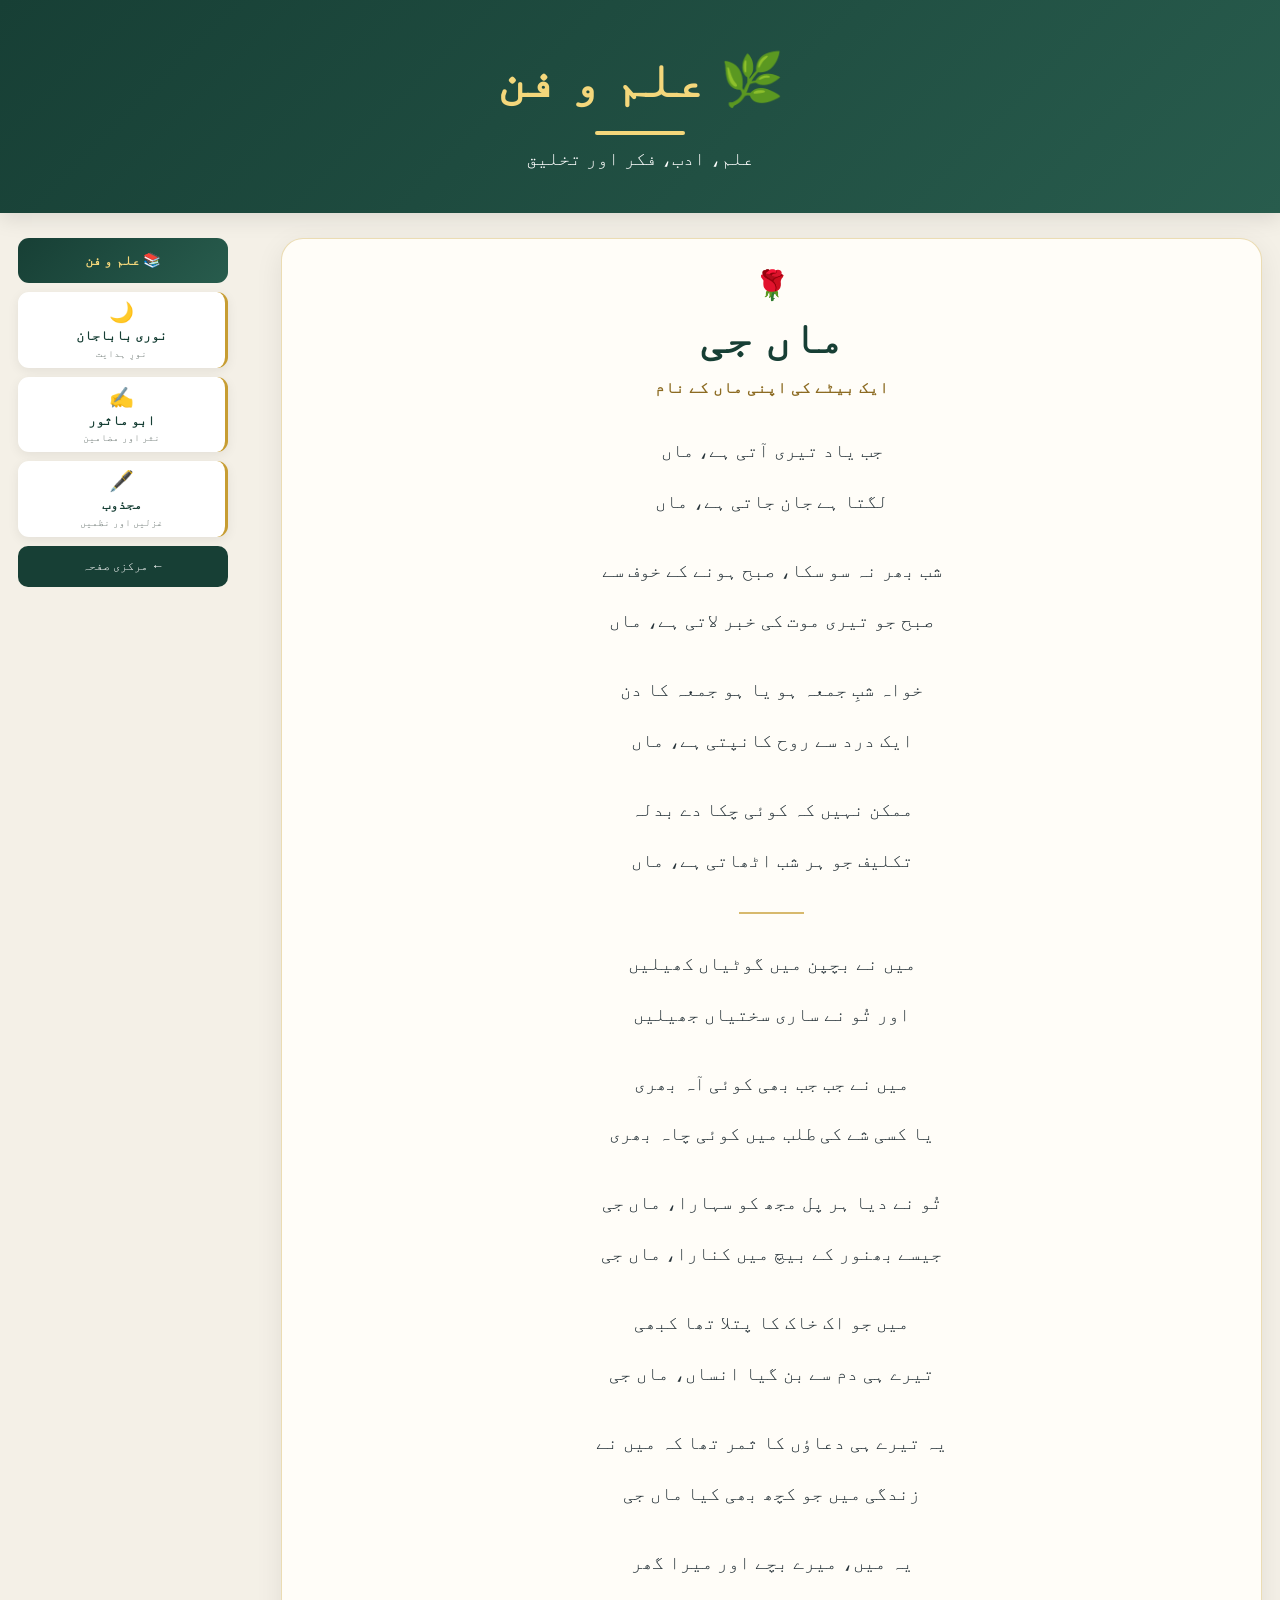
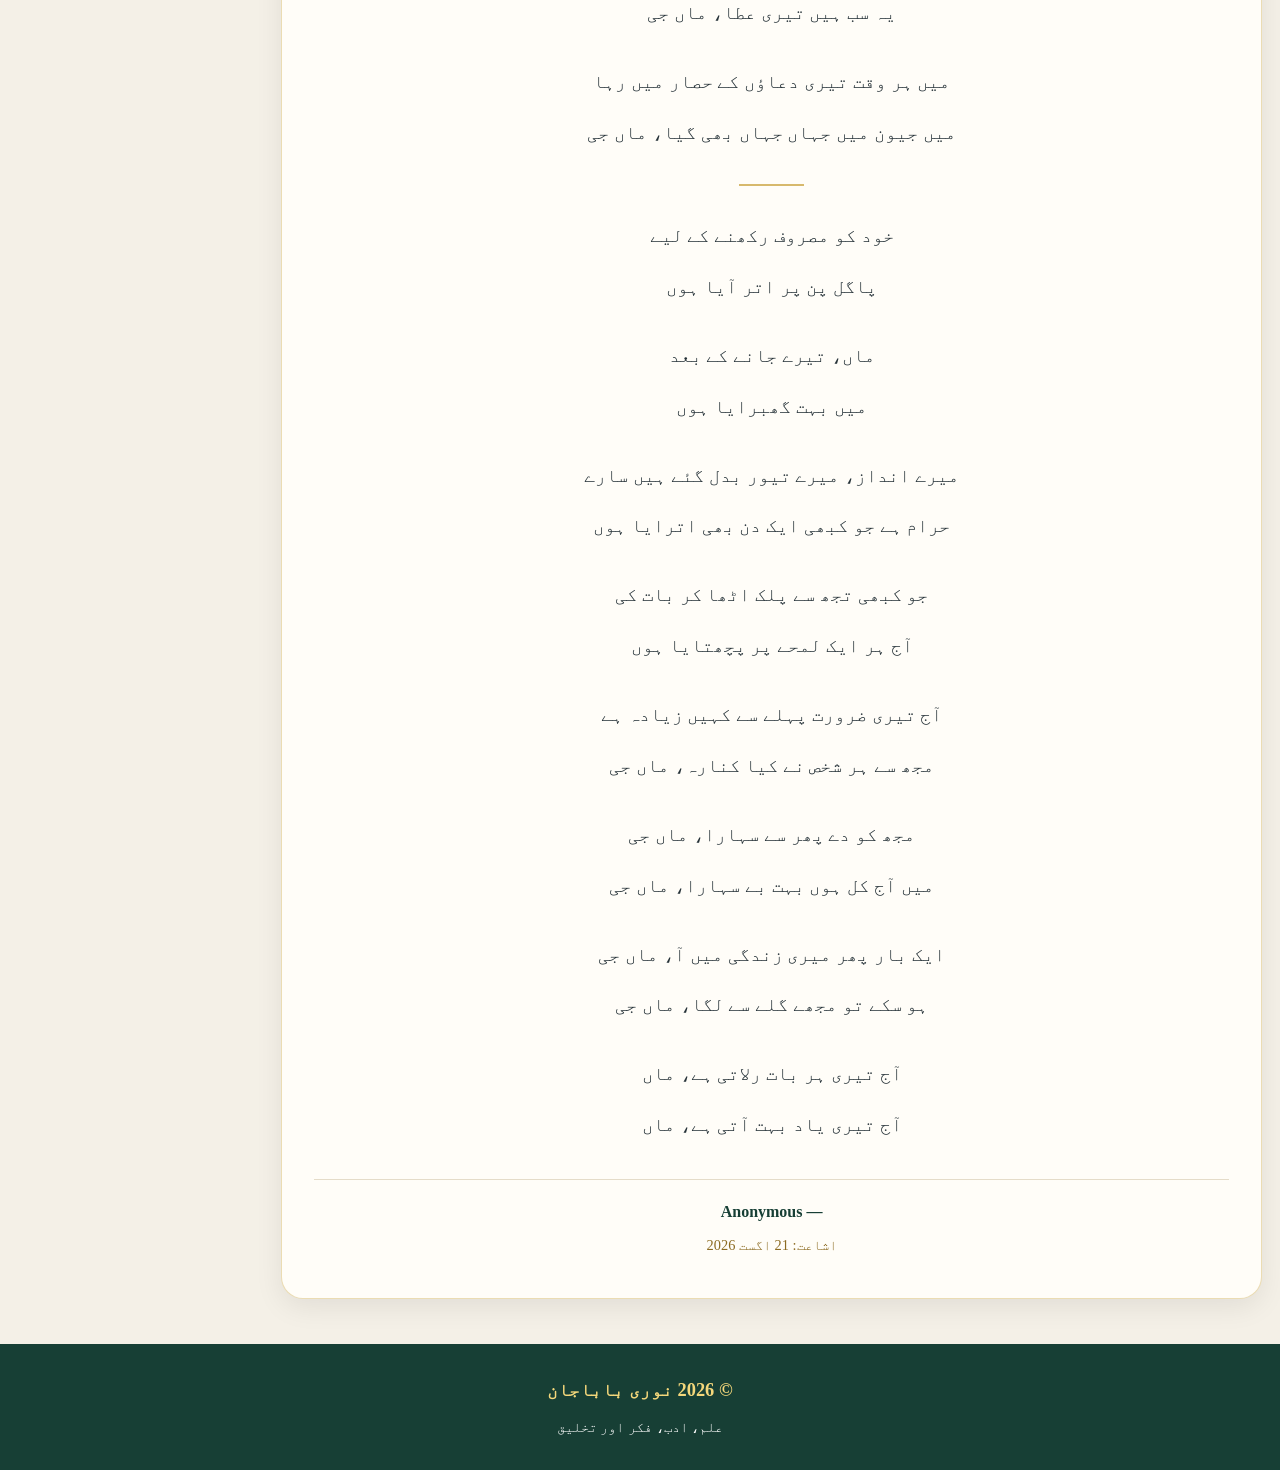
==== ilm-o-fun/index.html @ 45b11f4d "Refactor index.html for layout and accessibility Removed unused skip link styles and updated layout " ====
<!DOCTYPE html>
<html lang="ur" dir="rtl">

<head>

<meta charset="UTF-8">

<meta name="viewport"
      content="width=device-width, initial-scale=1.0">

<title>علم و فن — نوری باباجان</title>

<meta name="description"
      content="علم و فن — علم، ادب، فکر اور تخلیقی اظہار">


<style>

/* =========================
   BASIC
========================= */

* {
    box-sizing: border-box;
}

html {
    scroll-behavior: smooth;
}

body {

    margin: 0;

    background: #f4f0e7;

    color: #263238;

    font-family:
        "Noto Nastaliq Urdu",
        "Jameel Noori Nastaleeq",
        serif;

    line-height: 2;

    text-align: right;
}


/* =========================
   HEADER
========================= */

header {

    background:
        linear-gradient(
            135deg,
            #173f35,
            #285c4d
        );

    color: white;

    padding:
        42px 20px 35px;

    text-align: center;

    box-shadow:
        0 6px 20px
        rgba(0,0,0,.10);
}

header h1 {

    margin: 0;

    color: #f4d77b;

    font-size:
        clamp(2.2rem, 6vw, 3.2rem);

    line-height: 1.5;
}

header p {

    margin:
        5px 0 0;

    font-size:
        clamp(1rem, 2.5vw, 1.2rem);

    color: white;
}

.gold-line {

    width: 90px;

    height: 4px;

    margin:
        12px auto 0;

    background: #f4d77b;

    border-radius: 20px;
}


/* =========================
   MAIN LAYOUT
   RIGHT = 20%
   LEFT  = 80%
========================= */

.main-layout {

    width: 100%;

    max-width: 1400px;

    margin:
        25px auto 45px;

    padding:
        0 18px;

    display: grid;

    grid-template-columns:
        minmax(0, 4fr)
        minmax(150px, 1fr);

    gap: 18px;

    align-items: start;
}


/* =========================
   POEM — LEFT 80%
========================= */

.poem-area {

    width: 100%;

    background: #fffdf8;

    border:
        1px solid
        rgba(199,157,50,.35);

    border-radius: 22px;

    padding:
        28px 32px 38px;

    box-shadow:
        0 8px 28px
        rgba(0,0,0,.08);

    min-width: 0;
}


/* =========================
   POEM HEADER
========================= */

.poem-header {

    text-align: center;

    margin-bottom: 22px;
}

.poem-symbol {

    font-size: 1.8rem;

    line-height: 1.3;
}

.poem-header h2 {

    margin: 0;

    color: #173f35;

    font-size:
        clamp(2rem, 5vw, 2.8rem);

    line-height: 1.5;
}

.poem-header p {

    margin: 0;

    color: #8c6b22;

    font-size: 1rem;

    font-weight: bold;
}


/* =========================
   POEM
========================= */

.poem {

    max-width: 850px;

    margin: auto;

    text-align: center;

    font-size:
        clamp(1rem, 2vw, 1.2rem);

    line-height: 2.65;
}

.poem p {

    margin:
        0 0 18px;
}


/* =========================
   SEPARATOR
========================= */

.separator {

    width: 65px;

    height: 2px;

    margin:
        25px auto;

    background: #c79d32;

    opacity: .7;
}


/* =========================
   CREDIT
========================= */

.poem-credit {

    margin-top: 28px;

    padding-top: 16px;

    border-top:
        1px solid #e5dcc9;

    text-align: center;
}

.poem-credit strong {

    color: #173f35;

    font-size: 1rem;
}

.poem-date {

    color: #8c6b22;

    font-size: .9rem;

    margin-top: 3px;
}


/* =========================
   RIGHT SIDEBAR — 20%
========================= */

.tabs {

    width: 100%;

    max-width: 210px;

    display: flex;

    flex-direction: column;

    gap: 9px;

    position: sticky;

    top: 15px;

    justify-self: end;
}


/* =========================
   SIDEBAR TITLE
========================= */

.tabs-title {

    background:
        linear-gradient(
            135deg,
            #173f35,
            #285c4d
        );

    color: #f4d77b;

    padding:
        8px 5px;

    border-radius: 11px;

    text-align: center;

    font-size: .9rem;

    font-weight: bold;
}


/* =========================
   TABS
========================= */

.tab {

    display: block;

    width: 100%;

    min-height: 70px;

    background: #ffffff;

    color: #263238;

    text-decoration: none;

    padding:
        7px 6px;

    border-radius: 11px;

    border-right:
        3px solid #c79d32;

    box-shadow:
        0 3px 12px
        rgba(0,0,0,.07);

    text-align: center;

    transition:
        .2s ease;
}

.tab:hover {

    transform:
        translateX(-3px);

    box-shadow:
        0 6px 16px
        rgba(0,0,0,.11);
}


/* ICON */

.tab-icon {

    display: block;

    font-size: 1.25rem;

    line-height: 1.3;
}


/* TITLE */

.tab-title {

    display: block;

    color: #173f35;

    font-size: .9rem;

    font-weight: bold;

    line-height: 1.5;
}


/* DESCRIPTION */

.tab-description {

    display: block;

    color: #66716d;

    font-size: .6rem;

    line-height: 1.45;
}


/* =========================
   BACK BUTTON
========================= */

.back {

    display: block;

    width: 100%;

    padding:
        8px 5px;

    background: #173f35;

    color: white;

    text-decoration: none;

    border-radius: 10px;

    text-align: center;

    font-size: .78rem;
}


/* =========================
   FOOTER
========================= */

footer {

    background: #173f35;

    color: white;

    text-align: center;

    padding:
        28px 20px;

    margin-top: 20px;
}

.footer-brand {

    color: #f4d77b;

    font-size: 1.15rem;

    font-weight: bold;
}

footer p {

    margin:
        4px 0 0;

    font-size: .9rem;
}


/* =========================
   TABLET
========================= */

@media (max-width: 900px) {

    .main-layout {

        grid-template-columns:
            minmax(0, 3.5fr)
            minmax(130px, 1fr);

        gap: 12px;

        padding:
            0 12px;
    }

    .tabs {

        max-width: 165px;
    }

    .tab {

        min-height: 65px;

        padding:
            6px 4px;
    }

    .tab-icon {

        font-size: 1.1rem;
    }

    .tab-title {

        font-size: .8rem;
    }

    .tab-description {

        font-size: .52rem;
    }
}


/* =========================
   MOBILE
========================= */

@media (max-width: 700px) {

    .main-layout {

        display: flex;

        flex-direction: column;

        padding:
            0 12px;

        margin-top: 18px;
    }


    /* tabs پہلے */

    .tabs {

        position: static;

        order: 1;

        width: 100%;

        max-width: none;

        display: grid;

        grid-template-columns:
            repeat(3, 1fr);

        gap: 8px;
    }


    .tabs-title {

        grid-column:
            1 / -1;
    }


    .tab {

        min-height: 68px;

        border-right: none;

        border-top:
            3px solid #c79d32;

        padding:
            7px 4px;
    }


    .tab-description {

        display: none;
    }


    /* نظم بعد میں */

    .poem-area {

        order: 2;

        width: 100%;

        padding:
            24px 14px 30px;

        border-radius: 18px;
    }


    .poem {

        font-size: .98rem;

        line-height: 2.4;
    }


    .poem p {

        margin-bottom: 14px;
    }
}


/* =========================
   SMALL MOBILE
========================= */

@media (max-width: 430px) {

    .tabs {

        grid-template-columns:
            1fr;
    }

    .tab {

        min-height: auto;

        padding:
            10px;
    }

    .tab-description {

        display: block;

        font-size: .65rem;
    }

    .poem-area {

        padding:
            22px 11px 28px;
    }

    .poem {

        font-size: .95rem;

        line-height: 2.3;
    }
}

</style>

</head>


<body>


<!-- =========================
     HEADER
========================= -->

<header>

    <h1>
        🌿 علم و فن
    </h1>

    <div class="gold-line"></div>

    <p>
        علم، ادب، فکر اور تخلیق
    </p>

</header>



<!-- =========================
     MAIN
========================= -->

<main class="main-layout">


    <!-- =====================
         LEFT — 80%
    ====================== -->

    <article class="poem-area">


        <div class="poem-header">

            <div class="poem-symbol">
                🌹
            </div>

            <h2>
                ماں جی
            </h2>

            <p>
                ایک بیٹے کی اپنی ماں کے نام
            </p>

        </div>



        <div class="poem">


            <p>
                جب یاد تیری آتی ہے، ماں<br>
                لگتا ہے جان جاتی ہے، ماں
            </p>


            <p>
                شب بھر نہ سو سکا، صبح ہونے کے خوف سے<br>
                صبح جو تیری موت کی خبر لاتی ہے، ماں
            </p>


            <p>
                خواہ شبِ جمعہ ہو یا ہو جمعہ کا دن<br>
                ایک درد سے روح کانپتی ہے، ماں
            </p>


            <p>
                ممکن نہیں کہ کوئی چکا دے بدلہ<br>
                تکلیف جو ہر شب اٹھاتی ہے، ماں
            </p>


            <div class="separator"></div>


            <p>
                میں نے بچپن میں گوٹیاں کھیلیں<br>
                اور تُو نے ساری سختیاں جھیلیں
            </p>


            <p>
                میں نے جب جب بھی کوئی آہ بھری<br>
                یا کسی شے کی طلب میں کوئی چاہ بھری
            </p>


            <p>
                تُو نے دیا ہر پل مجھ کو سہارا، ماں جی<br>
                جیسے بھنور کے بیچ میں کنارا، ماں جی
            </p>


            <p>
                میں جو اک خاک کا پتلا تھا کبھی<br>
                تیرے ہی دم سے بن گیا انساں، ماں جی
            </p>


            <p>
        
                 یہ تیرے ہی دعاؤں کا ثمر تھا کہ میں نے<br>
                 زندگی میں جو کچھ بھی کیا ماں جی
            </p>


            <p>
                یہ میں، میرے بچے اور میرا گھر<br>
                یہ سب ہیں تیری عطا، ماں جی
            </p>


            <p>
                میں ہر وقت تیری دعاؤں کے حصار میں رہا<br>
                میں جیون میں جہاں جہاں بھی گیا، ماں جی
            </p>


            <div class="separator"></div>


            <p>
                خود کو مصروف رکھنے کے لیے<br>
                پاگل پن پر اتر آیا ہوں
            </p>


            <p>
                ماں، تیرے جانے کے بعد<br>
                میں بہت گھبرایا ہوں
            </p>


            <p>
                میرے انداز، میرے تیور بدل گئے ہیں سارے<br>
                حرام ہے جو کبھی ایک دن بھی اترایا ہوں
            </p>


            <p>
                جو کبھی تجھ سے پلک اٹھا کر بات کی<br>
                آج ہر ایک لمحے پر پچھتایا ہوں
            </p>


            <p>
                آج تیری ضرورت پہلے سے کہیں زیادہ ہے<br>
                مجھ سے ہر شخص نے کیا کنارہ، ماں جی
            </p>


            <p>
                مجھ کو دے پھر سے سہارا، ماں جی<br>
                میں آج کل ہوں بہت بے سہارا، ماں جی
            </p>


            <p>
                ایک بار پھر میری زندگی میں آ، ماں جی<br>
                ہو سکے تو مجھے گلے سے لگا، ماں جی
            </p>


            <p>
                آج تیری ہر بات رلاتی ہے، ماں<br>
                آج تیری یاد بہت آتی ہے، ماں
            </p>


        </div>



        <div class="poem-credit">

            <strong>
                — Anonymous
            </strong>

            <div class="poem-date">
                اشاعت: 21 اگست 2026
            </div>

        </div>


    </article>



    <!-- =====================
         RIGHT — 20%
    ====================== -->

    <aside class="tabs">


        <div class="tabs-title">
            📚 علم و فن
        </div>



        <a
            href="noor-hidayat/"
            class="tab"
        >

            <span class="tab-icon">
                🌙
            </span>

            <span class="tab-title">
                نوری باباجان
            </span>

            <span class="tab-description">
                نورِ ہدایت
            </span>

        </a>



        <a
            href="abu-masoor/"
            class="tab"
        >

            <span class="tab-icon">
                ✍️
            </span>

            <span class="tab-title">
                ابو ماثور
            </span>

            <span class="tab-description">
                نثر اور مضامین
            </span>

        </a>



        <a
            href="majzoob/"
            class="tab"
        >

            <span class="tab-icon">
                🖋️
            </span>

            <span class="tab-title">
                مجذوب
            </span>

            <span class="tab-description">
                غزلیں اور نظمیں
            </span>

        </a>



        <a
            href="../"
            class="back"
        >
            ← مرکزی صفحہ
        </a>


    </aside>


</main>



<!-- =========================
     FOOTER
========================= -->

<footer>

    <div class="footer-brand">
        © 2026 نوری باباجان
    </div>

    <p>
        علم، ادب، فکر اور تخلیق
    </p>

</footer>


</body>

      </html>
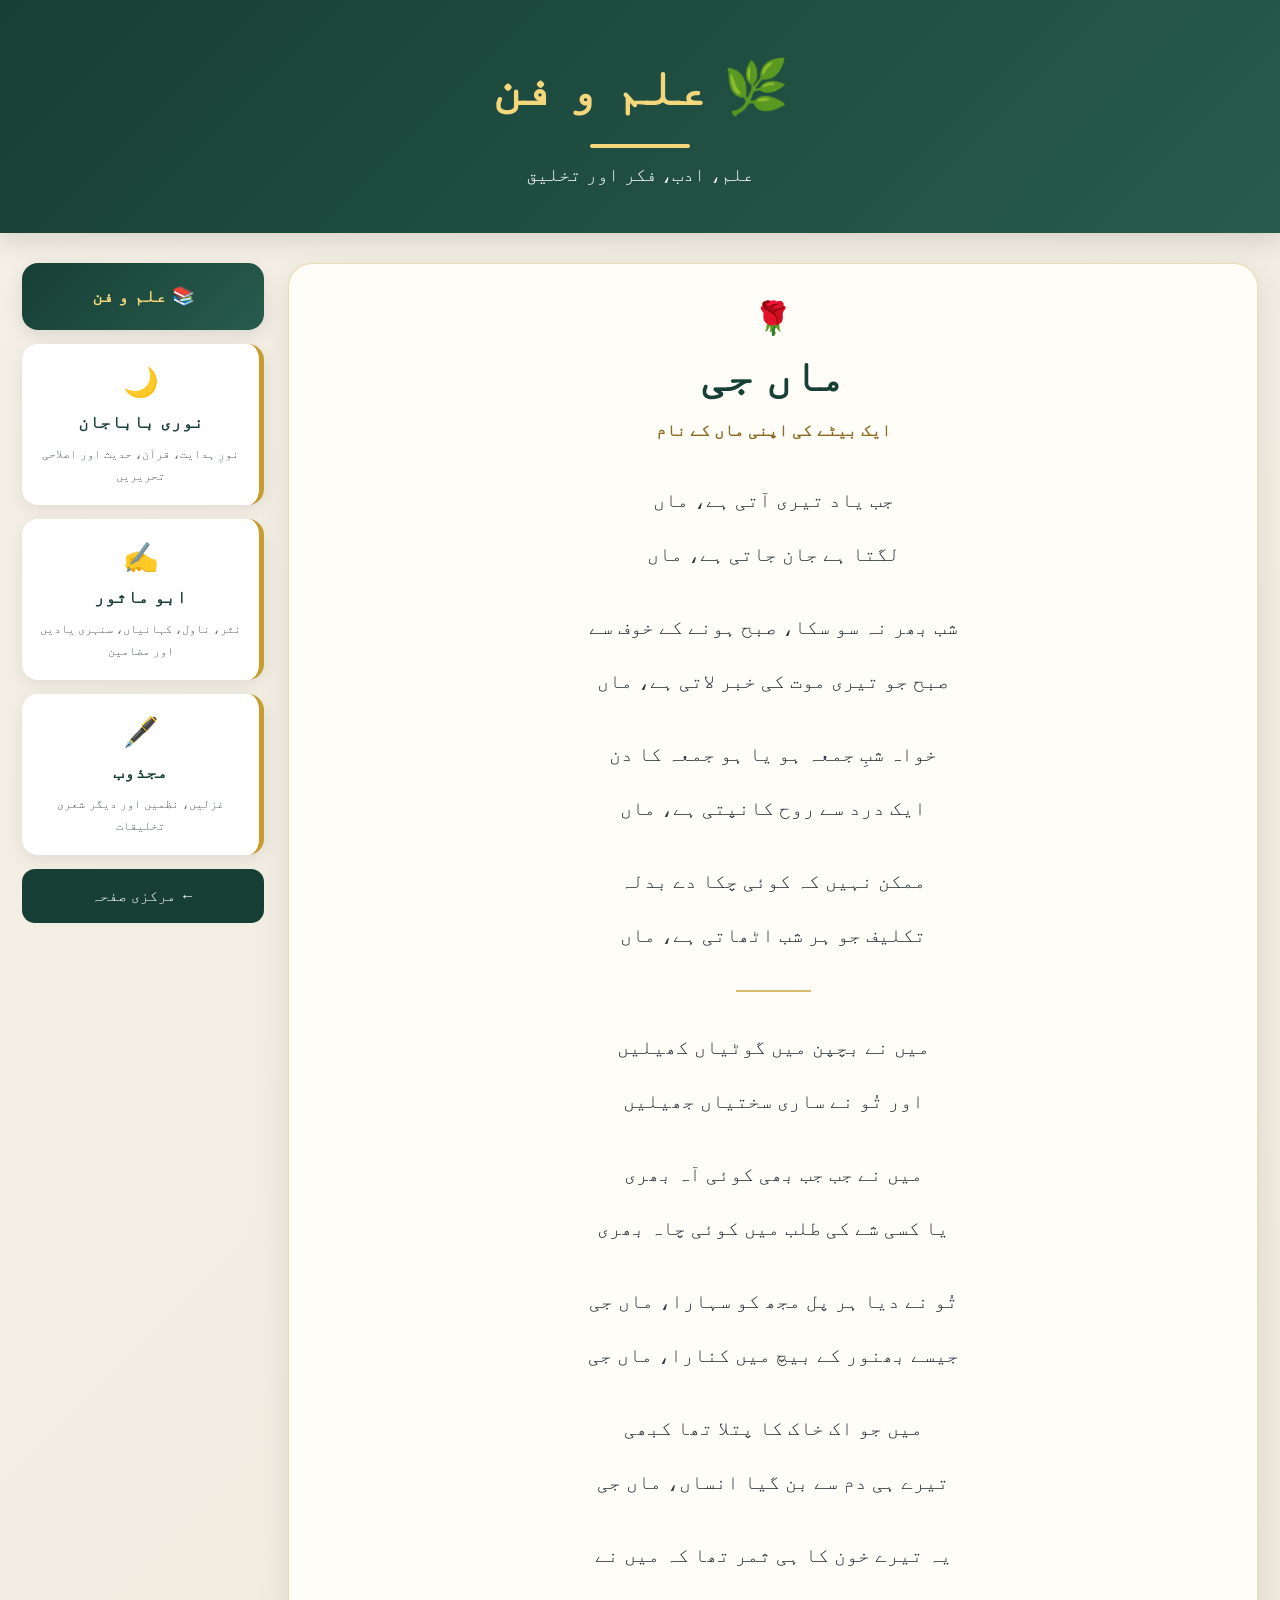
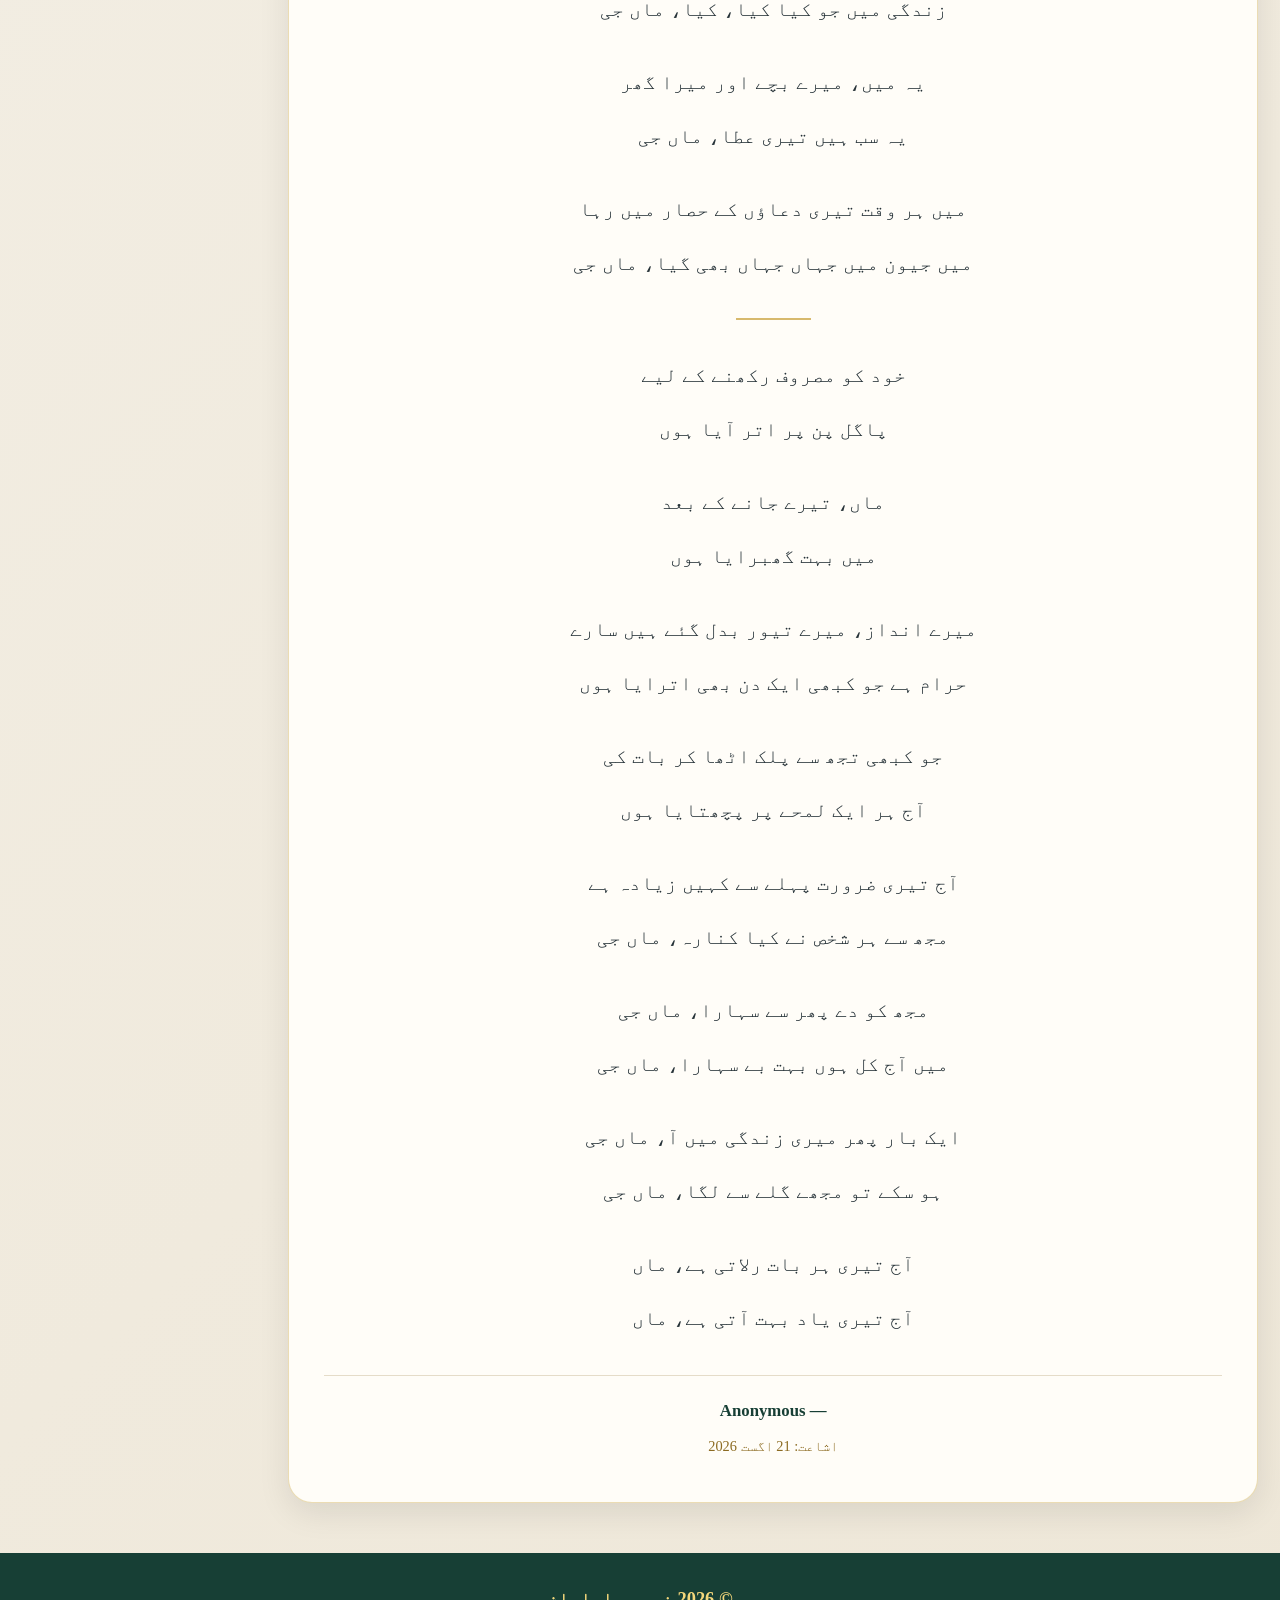
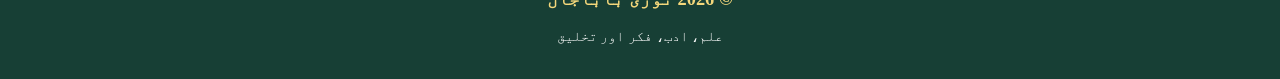
==== commit ad0348bf: "Refactor HTML structure and styles in index.html" ====
--- a/ilm-o-fun/index.html
+++ b/ilm-o-fun/index.html
@@ -3,680 +3,637 @@
 
 <head>
 
-<meta charset="UTF-8">
-
-<meta name="viewport"
-      content="width=device-width, initial-scale=1.0">
-
-<title>علم و فن — نوری باباجان</title>
-
-<meta name="description"
-      content="علم و فن — علم، ادب، فکر اور تخلیقی اظہار">
-
-
-<style>
-
-/* =========================
-   BASIC
-========================= */
-
-* {
-    box-sizing: border-box;
-}
-
-html {
-    scroll-behavior: smooth;
-}
-
-body {
-
-    margin: 0;
-
-    background: #f4f0e7;
-
-    color: #263238;
-
-    font-family:
-        "Noto Nastaliq Urdu",
-        "Jameel Noori Nastaleeq",
-        serif;
-
-    line-height: 2;
-
-    text-align: right;
-}
-
-
-/* =========================
-   HEADER
-========================= */
-
-header {
-
-    background:
-        linear-gradient(
-            135deg,
-            #173f35,
-            #285c4d
-        );
-
-    color: white;
-
-    padding:
-        42px 20px 35px;
-
-    text-align: center;
-
-    box-shadow:
-        0 6px 20px
-        rgba(0,0,0,.10);
-}
-
-header h1 {
-
-    margin: 0;
-
-    color: #f4d77b;
-
-    font-size:
-        clamp(2.2rem, 6vw, 3.2rem);
-
-    line-height: 1.5;
-}
-
-header p {
-
-    margin:
-        5px 0 0;
-
-    font-size:
-        clamp(1rem, 2.5vw, 1.2rem);
-
-    color: white;
-}
-
-.gold-line {
-
-    width: 90px;
-
-    height: 4px;
-
-    margin:
-        12px auto 0;
-
-    background: #f4d77b;
-
-    border-radius: 20px;
-}
-
-
-/* =========================
-   MAIN LAYOUT
-   RIGHT = 20%
-   LEFT  = 80%
-========================= */
-
-.main-layout {
-
-    width: 100%;
-
-    max-width: 1400px;
-
-    margin:
-        25px auto 45px;
-
-    padding:
-        0 18px;
-
-    display: grid;
-
-    grid-template-columns:
-        minmax(0, 4fr)
-        minmax(150px, 1fr);
-
-    gap: 18px;
-
-    align-items: start;
-}
-
-
-/* =========================
-   POEM — LEFT 80%
-========================= */
-
-.poem-area {
-
-    width: 100%;
-
-    background: #fffdf8;
-
-    border:
-        1px solid
-        rgba(199,157,50,.35);
-
-    border-radius: 22px;
-
-    padding:
-        28px 32px 38px;
-
-    box-shadow:
-        0 8px 28px
-        rgba(0,0,0,.08);
-
-    min-width: 0;
-}
-
-
-/* =========================
-   POEM HEADER
-========================= */
-
-.poem-header {
-
-    text-align: center;
-
-    margin-bottom: 22px;
-}
-
-.poem-symbol {
-
-    font-size: 1.8rem;
-
-    line-height: 1.3;
-}
-
-.poem-header h2 {
-
-    margin: 0;
-
-    color: #173f35;
-
-    font-size:
-        clamp(2rem, 5vw, 2.8rem);
-
-    line-height: 1.5;
-}
-
-.poem-header p {
-
-    margin: 0;
-
-    color: #8c6b22;
-
-    font-size: 1rem;
-
-    font-weight: bold;
-}
-
-
-/* =========================
-   POEM
-========================= */
-
-.poem {
-
-    max-width: 850px;
-
-    margin: auto;
-
-    text-align: center;
-
-    font-size:
-        clamp(1rem, 2vw, 1.2rem);
-
-    line-height: 2.65;
-}
-
-.poem p {
-
-    margin:
-        0 0 18px;
-}
-
-
-/* =========================
-   SEPARATOR
-========================= */
-
-.separator {
-
-    width: 65px;
-
-    height: 2px;
-
-    margin:
-        25px auto;
-
-    background: #c79d32;
-
-    opacity: .7;
-}
-
-
-/* =========================
-   CREDIT
-========================= */
-
-.poem-credit {
-
-    margin-top: 28px;
-
-    padding-top: 16px;
-
-    border-top:
-        1px solid #e5dcc9;
-
-    text-align: center;
-}
-
-.poem-credit strong {
-
-    color: #173f35;
-
-    font-size: 1rem;
-}
-
-.poem-date {
-
-    color: #8c6b22;
-
-    font-size: .9rem;
-
-    margin-top: 3px;
-}
-
-
-/* =========================
-   RIGHT SIDEBAR — 20%
-========================= */
-
-.tabs {
-
-    width: 100%;
-
-    max-width: 210px;
-
-    display: flex;
-
-    flex-direction: column;
-
-    gap: 9px;
-
-    position: sticky;
-
-    top: 15px;
-
-    justify-self: end;
-}
-
-
-/* =========================
-   SIDEBAR TITLE
-========================= */
-
-.tabs-title {
-
-    background:
-        linear-gradient(
-            135deg,
-            #173f35,
-            #285c4d
-        );
-
-    color: #f4d77b;
-
-    padding:
-        8px 5px;
-
-    border-radius: 11px;
-
-    text-align: center;
-
-    font-size: .9rem;
-
-    font-weight: bold;
-}
-
-
-/* =========================
-   TABS
-========================= */
-
-.tab {
-
-    display: block;
-
-    width: 100%;
-
-    min-height: 70px;
-
-    background: #ffffff;
-
-    color: #263238;
-
-    text-decoration: none;
-
-    padding:
-        7px 6px;
-
-    border-radius: 11px;
-
-    border-right:
-        3px solid #c79d32;
-
-    box-shadow:
-        0 3px 12px
-        rgba(0,0,0,.07);
-
-    text-align: center;
-
-    transition:
-        .2s ease;
-}
-
-.tab:hover {
-
-    transform:
-        translateX(-3px);
-
-    box-shadow:
-        0 6px 16px
-        rgba(0,0,0,.11);
-}
-
-
-/* ICON */
-
-.tab-icon {
-
-    display: block;
-
-    font-size: 1.25rem;
-
-    line-height: 1.3;
-}
-
-
-/* TITLE */
-
-.tab-title {
-
-    display: block;
-
-    color: #173f35;
-
-    font-size: .9rem;
-
-    font-weight: bold;
-
-    line-height: 1.5;
-}
-
-
-/* DESCRIPTION */
-
-.tab-description {
-
-    display: block;
-
-    color: #66716d;
-
-    font-size: .6rem;
-
-    line-height: 1.45;
-}
-
-
-/* =========================
-   BACK BUTTON
-========================= */
-
-.back {
-
-    display: block;
-
-    width: 100%;
-
-    padding:
-        8px 5px;
-
-    background: #173f35;
-
-    color: white;
-
-    text-decoration: none;
-
-    border-radius: 10px;
-
-    text-align: center;
-
-    font-size: .78rem;
-}
-
-
-/* =========================
-   FOOTER
-========================= */
-
-footer {
-
-    background: #173f35;
-
-    color: white;
-
-    text-align: center;
-
-    padding:
-        28px 20px;
-
-    margin-top: 20px;
-}
-
-.footer-brand {
-
-    color: #f4d77b;
-
-    font-size: 1.15rem;
-
-    font-weight: bold;
-}
-
-footer p {
-
-    margin:
-        4px 0 0;
-
-    font-size: .9rem;
-}
-
-
-/* =========================
-   TABLET
-========================= */
-
-@media (max-width: 900px) {
-
-    .main-layout {
-
-        grid-template-columns:
-            minmax(0, 3.5fr)
-            minmax(130px, 1fr);
-
-        gap: 12px;
-
-        padding:
-            0 12px;
-    }
-
-    .tabs {
-
-        max-width: 165px;
-    }
-
-    .tab {
-
-        min-height: 65px;
-
-        padding:
-            6px 4px;
-    }
-
-    .tab-icon {
-
-        font-size: 1.1rem;
-    }
-
-    .tab-title {
-
-        font-size: .8rem;
-    }
-
-    .tab-description {
-
-        font-size: .52rem;
-    }
-}
-
-
-/* =========================
-   MOBILE
-========================= */
-
-@media (max-width: 700px) {
-
-    .main-layout {
-
-        display: flex;
-
-        flex-direction: column;
-
-        padding:
-            0 12px;
-
-        margin-top: 18px;
-    }
-
-
-    /* tabs پہلے */
-
-    .tabs {
-
-        position: static;
-
-        order: 1;
-
-        width: 100%;
-
-        max-width: none;
-
-        display: grid;
-
-        grid-template-columns:
-            repeat(3, 1fr);
-
-        gap: 8px;
-    }
-
-
-    .tabs-title {
-
-        grid-column:
-            1 / -1;
-    }
-
-
-    .tab {
-
-        min-height: 68px;
-
-        border-right: none;
-
-        border-top:
-            3px solid #c79d32;
-
-        padding:
-            7px 4px;
-    }
-
-
-    .tab-description {
-
-        display: none;
-    }
-
-
-    /* نظم بعد میں */
-
-    .poem-area {
-
-        order: 2;
-
-        width: 100%;
-
-        padding:
-            24px 14px 30px;
-
-        border-radius: 18px;
-    }
-
-
-    .poem {
-
-        font-size: .98rem;
-
-        line-height: 2.4;
-    }
-
-
-    .poem p {
-
-        margin-bottom: 14px;
-    }
-}
-
-
-/* =========================
-   SMALL MOBILE
-========================= */
-
-@media (max-width: 430px) {
-
-    .tabs {
-
-        grid-template-columns:
-            1fr;
-    }
-
-    .tab {
-
-        min-height: auto;
-
-        padding:
-            10px;
-    }
-
-    .tab-description {
-
-        display: block;
-
-        font-size: .65rem;
-    }
-
-    .poem-area {
-
-        padding:
-            22px 11px 28px;
-    }
-
-    .poem {
-
-        font-size: .95rem;
-
-        line-height: 2.3;
-    }
-}
-
-</style>
+    <meta charset="UTF-8">
+
+    <meta name="viewport"
+          content="width=device-width, initial-scale=1.0">
+
+    <title>علم و فن — نوری باباجان</title>
+
+    <meta name="description"
+          content="علم و فن — علم، ادب، فکر اور تخلیقی اظہار">
+
+    <style>
+
+        * {
+            box-sizing: border-box;
+        }
+
+        html {
+            scroll-behavior: smooth;
+        }
+
+        body {
+
+            margin: 0;
+
+            background:
+                linear-gradient(
+                    135deg,
+                    #f4f0e7,
+                    #eee7d8
+                );
+
+            color: #263238;
+
+            font-family:
+                "Noto Nastaliq Urdu",
+                "Jameel Noori Nastaleeq",
+                serif;
+
+            line-height: 2;
+
+            text-align: right;
+        }
+
+
+        /* =========================
+           HEADER
+        ========================= */
+
+        header {
+
+            background:
+                linear-gradient(
+                    135deg,
+                    #173f35,
+                    #285c4d
+                );
+
+            color: white;
+
+            padding:
+                45px 20px 38px;
+
+            text-align: center;
+
+            box-shadow:
+                0 8px 25px
+                rgba(0,0,0,.12);
+        }
+
+
+        header h1 {
+
+            margin: 0;
+
+            color: #f4d77b;
+
+            font-size:
+                clamp(2.3rem, 7vw, 3.3rem);
+
+            line-height: 1.6;
+        }
+
+
+        header p {
+
+            margin:
+                8px 0 0;
+
+            color: white;
+
+            font-size:
+                clamp(1rem, 3vw, 1.2rem);
+        }
+
+
+        .gold-line {
+
+            width: 100px;
+
+            height: 4px;
+
+            margin:
+                15px auto 0;
+
+            background: #f4d77b;
+
+            border-radius: 20px;
+        }
+
+
+        /* =========================
+           MAIN AREA
+           4/5 CONTENT + 1/5 TABS
+        ========================= */
+
+        .main-layout {
+
+            width: 100%;
+
+            max-width: 1400px;
+
+            margin:
+                30px auto 50px;
+
+            padding:
+                0 22px;
+
+            display: grid;
+
+            grid-template-columns:
+                4fr 1fr;
+
+            gap: 24px;
+
+            align-items: start;
+        }
+
+
+        /* =========================
+           POEM AREA — 4/5
+        ========================= */
+
+        .poem-area {
+
+            background: #fffdf8;
+
+            border:
+                1px solid
+                rgba(199,157,50,.35);
+
+            border-radius: 24px;
+
+            padding:
+                32px 35px 42px;
+
+            box-shadow:
+                0 10px 32px
+                rgba(0,0,0,.09);
+
+            min-width: 0;
+        }
+
+
+        .poem-header {
+
+            text-align: center;
+
+            margin-bottom: 25px;
+        }
+
+
+        .poem-symbol {
+
+            font-size: 2rem;
+
+            line-height: 1.4;
+        }
+
+
+        .poem-header h2 {
+
+            margin:
+                0 0 2px;
+
+            color: #173f35;
+
+            font-size:
+                clamp(2rem, 5vw, 2.8rem);
+
+            line-height: 1.6;
+        }
+
+
+        .poem-header p {
+
+            margin: 0;
+
+            color: #8c6b22;
+
+            font-size: 1.05rem;
+
+            font-weight: bold;
+        }
+
+
+        .poem {
+
+            max-width: 850px;
+
+            margin: auto;
+
+            text-align: center;
+
+            font-size:
+                clamp(1.05rem, 2vw, 1.25rem);
+
+            line-height: 2.7;
+        }
+
+
+        .poem p {
+
+            margin:
+                0 0 19px;
+        }
+
+
+        .separator {
+
+            width: 75px;
+
+            height: 2px;
+
+            background: #c79d32;
+
+            margin:
+                28px auto;
+
+            opacity: .7;
+        }
+
+
+        .poem-credit {
+
+            margin-top: 30px;
+
+            padding-top: 18px;
+
+            border-top:
+                1px solid #e5dcc9;
+
+            text-align: center;
+        }
+
+
+        .poem-credit strong {
+
+            color: #173f35;
+
+            font-size: 1.05rem;
+        }
+
+
+        .poem-date {
+
+            color: #8c6b22;
+
+            font-size: .9rem;
+
+            margin-top: 4px;
+        }
+
+
+        /* =========================
+           RIGHT SIDEBAR — 1/5
+        ========================= */
+
+        .tabs {
+
+            display: flex;
+
+            flex-direction: column;
+
+            gap: 14px;
+
+            min-width: 0;
+
+            position: sticky;
+
+            top: 18px;
+        }
+
+
+        .tabs-title {
+
+            background:
+                linear-gradient(
+                    135deg,
+                    #173f35,
+                    #285c4d
+                );
+
+            color: #f4d77b;
+
+            padding:
+                15px 10px;
+
+            border-radius: 16px;
+
+            text-align: center;
+
+            font-size: 1.15rem;
+
+            font-weight: bold;
+
+            box-shadow:
+                0 6px 18px
+                rgba(0,0,0,.10);
+        }
+
+
+        .tab {
+
+            display: block;
+
+            width: 100%;
+
+            background: white;
+
+            color: #263238;
+
+            text-decoration: none;
+
+            padding:
+                17px 13px;
+
+            border-radius: 16px;
+
+            border-right:
+                5px solid #c79d32;
+
+            box-shadow:
+                0 5px 18px
+                rgba(0,0,0,.08);
+
+            transition:
+                .2s ease;
+
+            text-align: center;
+        }
+
+
+        .tab:hover {
+
+            transform:
+                translateX(-4px);
+
+            box-shadow:
+                0 9px 23px
+                rgba(0,0,0,.13);
+        }
+
+
+        .tab-icon {
+
+            display: block;
+
+            font-size: 1.8rem;
+
+            line-height: 1.5;
+        }
+
+
+        .tab-title {
+
+            display: block;
+
+            color: #173f35;
+
+            font-size: 1.15rem;
+
+            font-weight: bold;
+        }
+
+
+        .tab-description {
+
+            display: block;
+
+            margin-top: 2px;
+
+            font-size: .78rem;
+
+            line-height: 1.8;
+
+            color: #52615d;
+        }
+
+
+        /* =========================
+           BACK
+        ========================= */
+
+        .back {
+
+            display: block;
+
+            width: 100%;
+
+            padding:
+                12px 10px;
+
+            background: #173f35;
+
+            color: white;
+
+            text-decoration: none;
+
+            border-radius: 13px;
+
+            text-align: center;
+
+            font-size: .95rem;
+
+            transition: .2s;
+        }
+
+
+        .back:hover {
+
+            background: #285c4d;
+        }
+
+
+        /* =========================
+           FOOTER
+        ========================= */
+
+        footer {
+
+            background: #173f35;
+
+            color: white;
+
+            text-align: center;
+
+            padding:
+                28px 20px;
+
+            margin-top: 20px;
+        }
+
+
+        .footer-brand {
+
+            color: #f4d77b;
+
+            font-size: 1.15rem;
+
+            font-weight: bold;
+        }
+
+
+        footer p {
+
+            margin:
+                4px 0 0;
+
+            font-size: .9rem;
+        }
+
+
+        /* =========================
+           TABLET
+        ========================= */
+
+        @media (max-width: 900px) {
+
+            .main-layout {
+
+                grid-template-columns:
+                    3fr 1fr;
+
+                gap: 16px;
+
+                padding:
+                    0 14px;
+            }
+
+
+            .poem-area {
+
+                padding:
+                    28px 20px 35px;
+            }
+
+
+            .tab {
+
+                padding:
+                    14px 8px;
+            }
+
+
+            .tab-title {
+
+                font-size: 1rem;
+            }
+
+
+            .tab-description {
+
+                font-size: .7rem;
+            }
+        }
+
+
+        /* =========================
+           MOBILE
+        ========================= */
+
+        @media (max-width: 700px) {
+
+            .main-layout {
+
+                display: flex;
+
+                flex-direction: column;
+
+                padding:
+                    0 12px;
+
+                margin-top: 20px;
+            }
+
+
+            .tabs {
+
+                position: static;
+
+                width: 100%;
+
+                order: 1;
+
+                display: grid;
+
+                grid-template-columns:
+                    repeat(2, 1fr);
+
+                gap: 10px;
+            }
+
+
+            .tabs-title {
+
+                grid-column:
+                    1 / -1;
+            }
+
+
+            .tab {
+
+                border-right: none;
+
+                border-top:
+                    4px solid #c79d32;
+
+                padding:
+                    13px 8px;
+            }
+
+
+            .tab:hover {
+
+                transform:
+                    translateY(-3px);
+            }
+
+
+            .poem-area {
+
+                order: 2;
+
+                width: 100%;
+
+                padding:
+                    25px 15px 30px;
+
+                border-radius: 20px;
+            }
+
+
+            .poem {
+
+                font-size: 1rem;
+
+                line-height: 2.45;
+            }
+
+
+            .poem p {
+
+                margin-bottom: 15px;
+            }
+        }
+
+
+        @media (max-width: 430px) {
+
+            .tabs {
+
+                grid-template-columns: 1fr;
+            }
+
+
+            .poem-area {
+
+                padding:
+                    22px 12px 28px;
+            }
+
+
+            .poem {
+
+                font-size: .98rem;
+
+                line-height: 2.35;
+            }
+        }
+
+    </style>
 
 </head>
 
@@ -705,18 +662,17 @@
 
 
 <!-- =========================
-     MAIN
+     MAIN LAYOUT
 ========================= -->
 
 <main class="main-layout">
 
 
-    <!-- =====================
-         LEFT — 80%
-    ====================== -->
+    <!-- =========================
+         4/5 — POEM
+    ========================= -->
 
     <article class="poem-area">
-
 
         <div class="poem-header">
 
@@ -735,7 +691,6 @@
         </div>
 
 
-
         <div class="poem">
 
 
@@ -791,9 +746,8 @@
 
 
             <p>
-        
-                 یہ تیرے ہی دعاؤں کا ثمر تھا کہ میں نے<br>
-                 زندگی میں جو کچھ بھی کیا ماں جی
+                یہ تیرے خون کا ہی ثمر تھا کہ میں نے<br>
+                زندگی میں جو کیا کیا، کیا، ماں جی
             </p>
 
 
@@ -861,7 +815,6 @@
 
 
         </div>
-
 
 
         <div class="poem-credit">
@@ -876,22 +829,19 @@
 
         </div>
 
-
     </article>
 
 
 
-    <!-- =====================
-         RIGHT — 20%
-    ====================== -->
+    <!-- =========================
+         1/5 — RIGHT TABS
+    ========================= -->
 
     <aside class="tabs">
-
 
         <div class="tabs-title">
             📚 علم و فن
         </div>
-
 
 
         <a
@@ -908,7 +858,7 @@
             </span>
 
             <span class="tab-description">
-                نورِ ہدایت
+                نورِ ہدایت، قرآن، حدیث اور اصلاحی تحریریں
             </span>
 
         </a>
@@ -929,7 +879,7 @@
             </span>
 
             <span class="tab-description">
-                نثر اور مضامین
+                نثر، ناول، کہانیاں، سنہری یادیں اور مضامین
             </span>
 
         </a>
@@ -950,7 +900,7 @@
             </span>
 
             <span class="tab-description">
-                غزلیں اور نظمیں
+                غزلیں، نظمیں اور دیگر شعری تخلیقات
             </span>
 
         </a>
@@ -964,7 +914,6 @@
             ← مرکزی صفحہ
         </a>
 
-
     </aside>
 
 
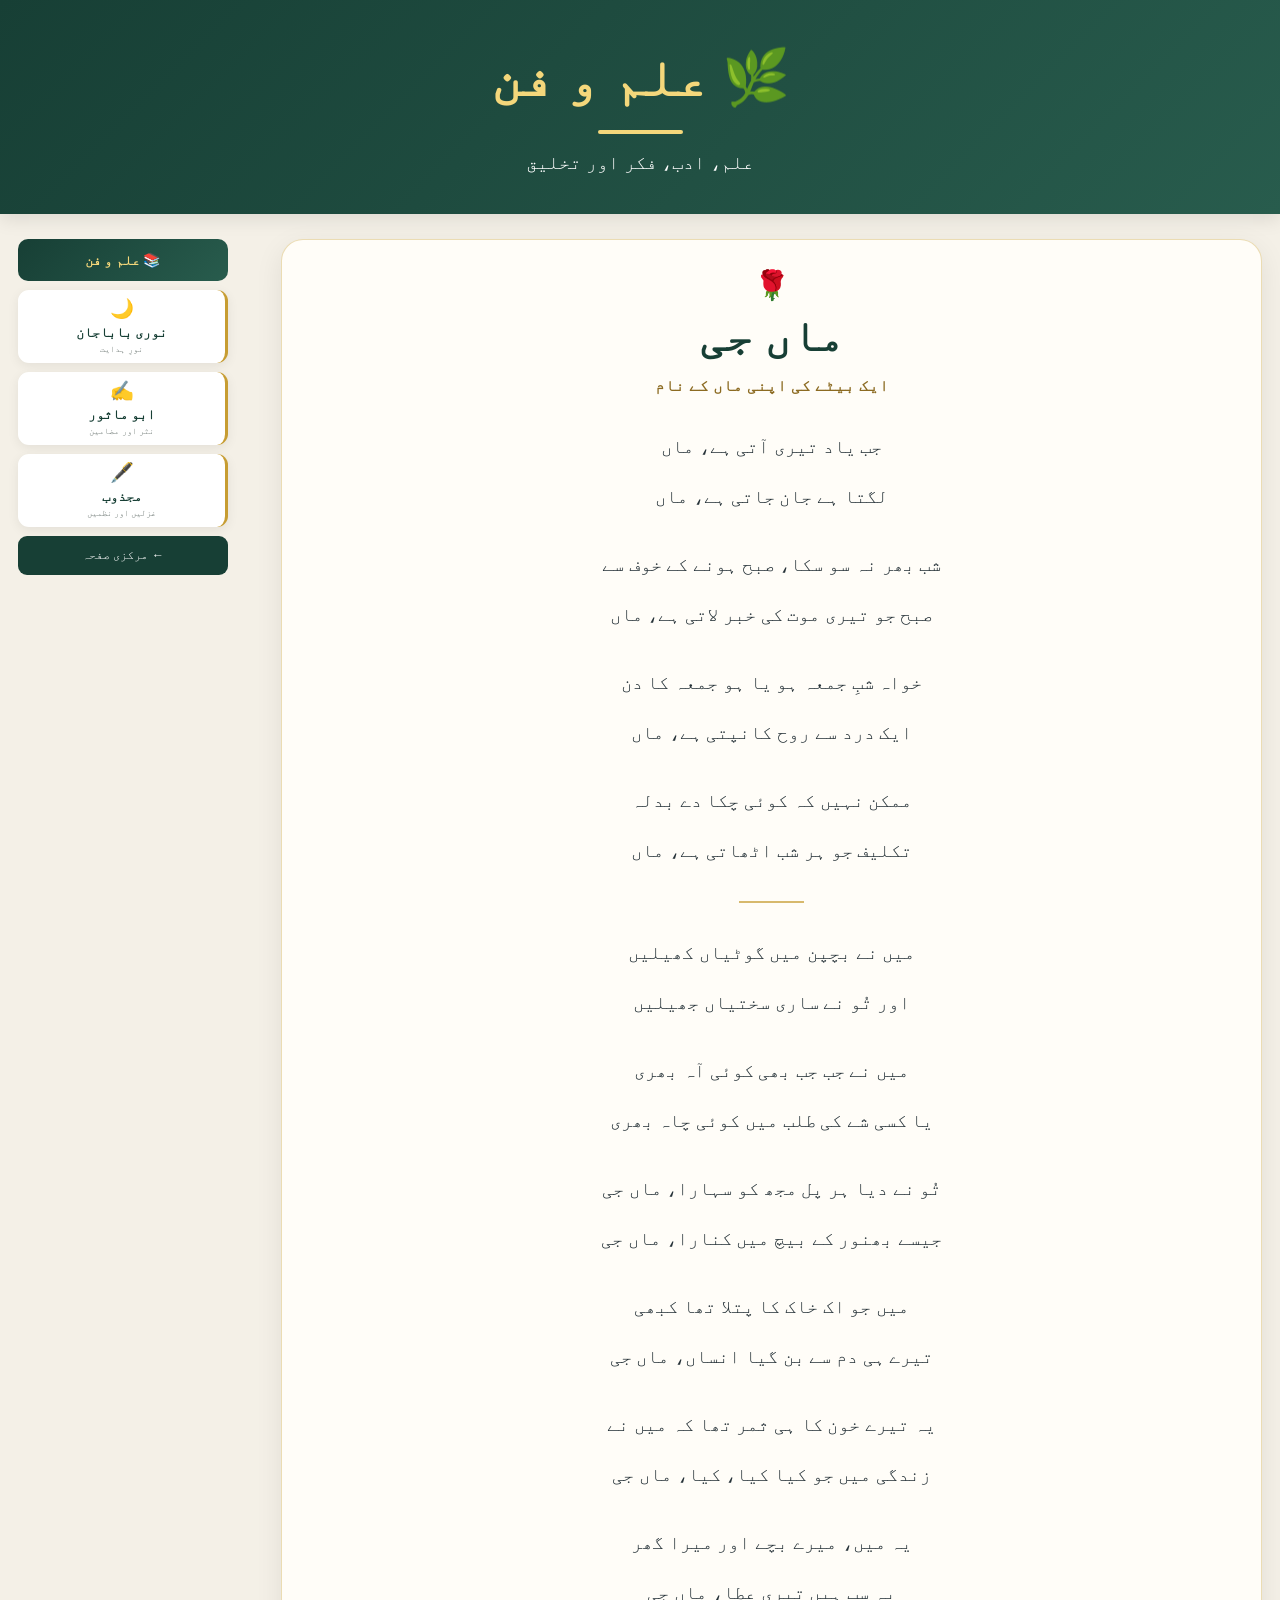
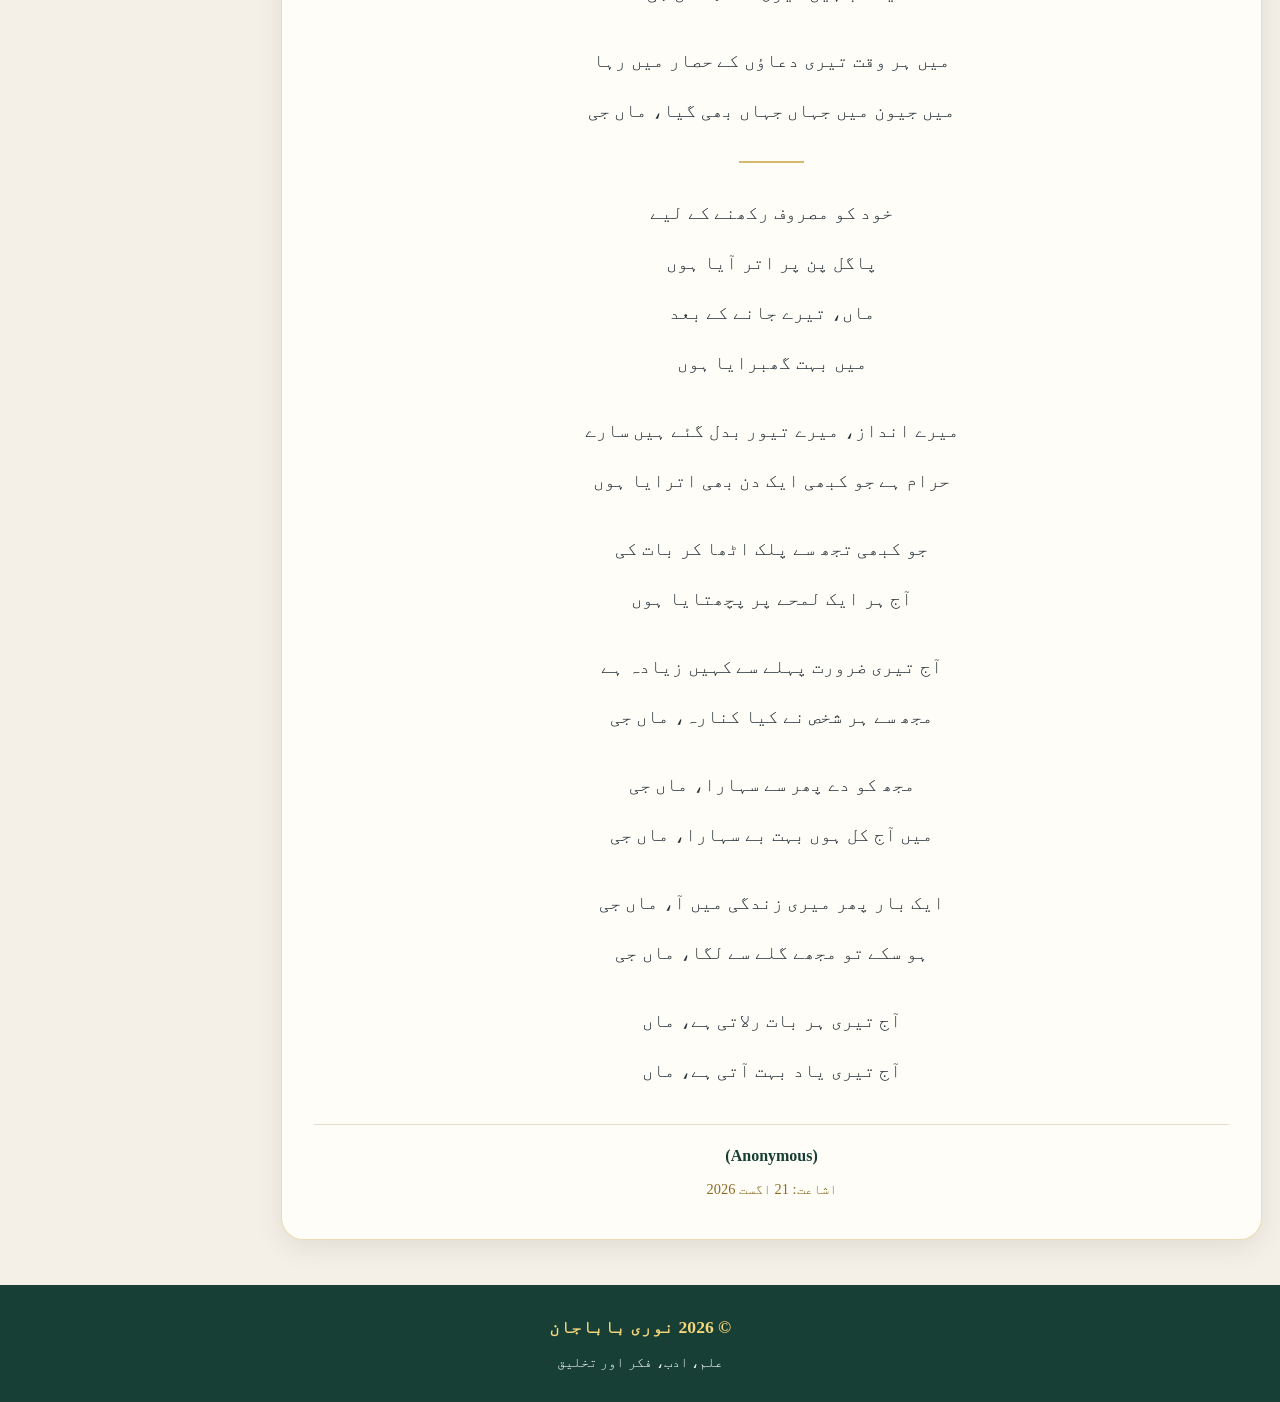
==== commit 203d9957: "Add index.html for علم و فن project This commit adds a new HTML file for the 'علم و فن' project, inc" ====
--- a/ilm-o-fun/index.html
+++ b/ilm-o-fun/index.html
@@ -3,637 +3,620 @@
 
 <head>
 
-    <meta charset="UTF-8">
-
-    <meta name="viewport"
-          content="width=device-width, initial-scale=1.0">
-
-    <title>علم و فن — نوری باباجان</title>
-
-    <meta name="description"
-          content="علم و فن — علم، ادب، فکر اور تخلیقی اظہار">
-
-    <style>
-
-        * {
-            box-sizing: border-box;
-        }
-
-        html {
-            scroll-behavior: smooth;
-        }
-
-        body {
-
-            margin: 0;
-
-            background:
-                linear-gradient(
-                    135deg,
-                    #f4f0e7,
-                    #eee7d8
-                );
-
-            color: #263238;
-
-            font-family:
-                "Noto Nastaliq Urdu",
-                "Jameel Noori Nastaleeq",
-                serif;
-
-            line-height: 2;
-
-            text-align: right;
-        }
-
-
-        /* =========================
-           HEADER
-        ========================= */
-
-        header {
-
-            background:
-                linear-gradient(
-                    135deg,
-                    #173f35,
-                    #285c4d
-                );
-
-            color: white;
-
-            padding:
-                45px 20px 38px;
-
-            text-align: center;
-
-            box-shadow:
-                0 8px 25px
-                rgba(0,0,0,.12);
-        }
-
-
-        header h1 {
-
-            margin: 0;
-
-            color: #f4d77b;
-
-            font-size:
-                clamp(2.3rem, 7vw, 3.3rem);
-
-            line-height: 1.6;
-        }
-
-
-        header p {
-
-            margin:
-                8px 0 0;
-
-            color: white;
-
-            font-size:
-                clamp(1rem, 3vw, 1.2rem);
-        }
-
-
-        .gold-line {
-
-            width: 100px;
-
-            height: 4px;
-
-            margin:
-                15px auto 0;
-
-            background: #f4d77b;
-
-            border-radius: 20px;
-        }
-
-
-        /* =========================
-           MAIN AREA
-           4/5 CONTENT + 1/5 TABS
-        ========================= */
-
-        .main-layout {
-
-            width: 100%;
-
-            max-width: 1400px;
-
-            margin:
-                30px auto 50px;
-
-            padding:
-                0 22px;
-
-            display: grid;
-
-            grid-template-columns:
-                4fr 1fr;
-
-            gap: 24px;
-
-            align-items: start;
-        }
-
-
-        /* =========================
-           POEM AREA — 4/5
-        ========================= */
-
-        .poem-area {
-
-            background: #fffdf8;
-
-            border:
-                1px solid
-                rgba(199,157,50,.35);
-
-            border-radius: 24px;
-
-            padding:
-                32px 35px 42px;
-
-            box-shadow:
-                0 10px 32px
-                rgba(0,0,0,.09);
-
-            min-width: 0;
-        }
-
-
-        .poem-header {
-
-            text-align: center;
-
-            margin-bottom: 25px;
-        }
-
-
-        .poem-symbol {
-
-            font-size: 2rem;
-
-            line-height: 1.4;
-        }
-
-
-        .poem-header h2 {
-
-            margin:
-                0 0 2px;
-
-            color: #173f35;
-
-            font-size:
-                clamp(2rem, 5vw, 2.8rem);
-
-            line-height: 1.6;
-        }
-
-
-        .poem-header p {
-
-            margin: 0;
-
-            color: #8c6b22;
-
-            font-size: 1.05rem;
-
-            font-weight: bold;
-        }
-
-
-        .poem {
-
-            max-width: 850px;
-
-            margin: auto;
-
-            text-align: center;
-
-            font-size:
-                clamp(1.05rem, 2vw, 1.25rem);
-
-            line-height: 2.7;
-        }
-
-
-        .poem p {
-
-            margin:
-                0 0 19px;
-        }
-
-
-        .separator {
-
-            width: 75px;
-
-            height: 2px;
-
-            background: #c79d32;
-
-            margin:
-                28px auto;
-
-            opacity: .7;
-        }
-
-
-        .poem-credit {
-
-            margin-top: 30px;
-
-            padding-top: 18px;
-
-            border-top:
-                1px solid #e5dcc9;
-
-            text-align: center;
-        }
-
-
-        .poem-credit strong {
-
-            color: #173f35;
-
-            font-size: 1.05rem;
-        }
-
-
-        .poem-date {
-
-            color: #8c6b22;
-
-            font-size: .9rem;
-
-            margin-top: 4px;
-        }
-
-
-        /* =========================
-           RIGHT SIDEBAR — 1/5
-        ========================= */
-
-        .tabs {
-
-            display: flex;
-
-            flex-direction: column;
-
-            gap: 14px;
-
-            min-width: 0;
-
-            position: sticky;
-
-            top: 18px;
-        }
-
-
-        .tabs-title {
-
-            background:
-                linear-gradient(
-                    135deg,
-                    #173f35,
-                    #285c4d
-                );
-
-            color: #f4d77b;
-
-            padding:
-                15px 10px;
-
-            border-radius: 16px;
-
-            text-align: center;
-
-            font-size: 1.15rem;
-
-            font-weight: bold;
-
-            box-shadow:
-                0 6px 18px
-                rgba(0,0,0,.10);
-        }
-
-
-        .tab {
-
-            display: block;
-
-            width: 100%;
-
-            background: white;
-
-            color: #263238;
-
-            text-decoration: none;
-
-            padding:
-                17px 13px;
-
-            border-radius: 16px;
-
-            border-right:
-                5px solid #c79d32;
-
-            box-shadow:
-                0 5px 18px
-                rgba(0,0,0,.08);
-
-            transition:
-                .2s ease;
-
-            text-align: center;
-        }
-
-
-        .tab:hover {
-
-            transform:
-                translateX(-4px);
-
-            box-shadow:
-                0 9px 23px
-                rgba(0,0,0,.13);
-        }
-
-
-        .tab-icon {
-
-            display: block;
-
-            font-size: 1.8rem;
-
-            line-height: 1.5;
-        }
-
-
-        .tab-title {
-
-            display: block;
-
-            color: #173f35;
-
-            font-size: 1.15rem;
-
-            font-weight: bold;
-        }
-
-
-        .tab-description {
-
-            display: block;
-
-            margin-top: 2px;
-
-            font-size: .78rem;
-
-            line-height: 1.8;
-
-            color: #52615d;
-        }
-
-
-        /* =========================
-           BACK
-        ========================= */
-
-        .back {
-
-            display: block;
-
-            width: 100%;
-
-            padding:
-                12px 10px;
-
-            background: #173f35;
-
-            color: white;
-
-            text-decoration: none;
-
-            border-radius: 13px;
-
-            text-align: center;
-
-            font-size: .95rem;
-
-            transition: .2s;
-        }
-
-
-        .back:hover {
-
-            background: #285c4d;
-        }
-
-
-        /* =========================
-           FOOTER
-        ========================= */
-
-        footer {
-
-            background: #173f35;
-
-            color: white;
-
-            text-align: center;
-
-            padding:
-                28px 20px;
-
-            margin-top: 20px;
-        }
-
-
-        .footer-brand {
-
-            color: #f4d77b;
-
-            font-size: 1.15rem;
-
-            font-weight: bold;
-        }
-
-
-        footer p {
-
-            margin:
-                4px 0 0;
-
-            font-size: .9rem;
-        }
-
-
-        /* =========================
-           TABLET
-        ========================= */
-
-        @media (max-width: 900px) {
-
-            .main-layout {
-
-                grid-template-columns:
-                    3fr 1fr;
-
-                gap: 16px;
-
-                padding:
-                    0 14px;
-            }
-
-
-            .poem-area {
-
-                padding:
-                    28px 20px 35px;
-            }
-
-
-            .tab {
-
-                padding:
-                    14px 8px;
-            }
-
-
-            .tab-title {
-
-                font-size: 1rem;
-            }
-
-
-            .tab-description {
-
-                font-size: .7rem;
-            }
-        }
-
-
-        /* =========================
-           MOBILE
-        ========================= */
-
-        @media (max-width: 700px) {
-
-            .main-layout {
-
-                display: flex;
-
-                flex-direction: column;
-
-                padding:
-                    0 12px;
-
-                margin-top: 20px;
-            }
-
-
-            .tabs {
-
-                position: static;
-
-                width: 100%;
-
-                order: 1;
-
-                display: grid;
-
-                grid-template-columns:
-                    repeat(2, 1fr);
-
-                gap: 10px;
-            }
-
-
-            .tabs-title {
-
-                grid-column:
-                    1 / -1;
-            }
-
-
-            .tab {
-
-                border-right: none;
-
-                border-top:
-                    4px solid #c79d32;
-
-                padding:
-                    13px 8px;
-            }
-
-
-            .tab:hover {
-
-                transform:
-                    translateY(-3px);
-            }
-
-
-            .poem-area {
-
-                order: 2;
-
-                width: 100%;
-
-                padding:
-                    25px 15px 30px;
-
-                border-radius: 20px;
-            }
-
-
-            .poem {
-
-                font-size: 1rem;
-
-                line-height: 2.45;
-            }
-
-
-            .poem p {
-
-                margin-bottom: 15px;
-            }
-        }
-
-
-        @media (max-width: 430px) {
-
-            .tabs {
-
-                grid-template-columns: 1fr;
-            }
-
-
-            .poem-area {
-
-                padding:
-                    22px 12px 28px;
-            }
-
-
-            .poem {
-
-                font-size: .98rem;
-
-                line-height: 2.35;
-            }
-        }
-
-    </style>
+<meta charset="UTF-8">
+
+<meta name="viewport"
+      content="width=device-width, initial-scale=1.0">
+
+<title>علم و فن — نوری باباجان</title>
+
+<meta name="description"
+      content="علم و فن — علم، ادب، فکر اور تخلیقی اظہار">
+
+<style>
+
+/* =========================
+   بنیادی انداز
+========================= */
+
+* {
+    box-sizing: border-box;
+}
+
+html {
+    scroll-behavior: smooth;
+}
+
+body {
+    margin: 0;
+    background: #f4f0e7;
+    color: #263238;
+
+    font-family:
+        "Noto Nastaliq Urdu",
+        "Jameel Noori Nastaleeq",
+        serif;
+
+    line-height: 2;
+}
+
+
+/* =========================
+   HEADER
+========================= */
+
+header {
+    background:
+        linear-gradient(
+            135deg,
+            #173f35,
+            #285c4d
+        );
+
+    color: white;
+
+    text-align: center;
+
+    padding: 38px 20px 32px;
+
+    box-shadow:
+        0 5px 18px rgba(0,0,0,.10);
+}
+
+header h1 {
+    margin: 0;
+
+    color: #f4d77b;
+
+    font-size:
+        clamp(2.1rem, 6vw, 3.4rem);
+
+    line-height: 1.5;
+}
+
+header p {
+    margin: 4px 0 0;
+
+    color: white;
+
+    font-size:
+        clamp(1rem, 2.5vw, 1.2rem);
+}
+
+.gold-line {
+    width: 85px;
+    height: 4px;
+
+    margin: 10px auto;
+
+    background: #f4d77b;
+
+    border-radius: 20px;
+}
+
+
+/* =========================
+   مرکزی layout
+   بائیں 80% — نظم
+   دائیں 20% — tabs
+========================= */
+
+.main-layout {
+
+    width: 100%;
+
+    max-width: 1400px;
+
+    margin: 25px auto 45px;
+
+    padding: 0 18px;
+
+    display: grid;
+
+    grid-template-columns:
+        minmax(0, 4fr)
+        minmax(150px, 1fr);
+
+    gap: 18px;
+
+    align-items: start;
+}
+
+
+/* =========================
+   نظم — 80%
+========================= */
+
+.poem-area {
+
+    width: 100%;
+
+    background: #fffdf8;
+
+    border:
+        1px solid
+        rgba(199,157,50,.35);
+
+    border-radius: 22px;
+
+    padding: 28px 32px 35px;
+
+    box-shadow:
+        0 8px 28px
+        rgba(0,0,0,.08);
+}
+
+
+/* =========================
+   نظم کا عنوان
+========================= */
+
+.poem-header {
+
+    text-align: center;
+
+    margin-bottom: 20px;
+}
+
+.poem-symbol {
+    font-size: 1.8rem;
+    line-height: 1.2;
+}
+
+.poem-header h2 {
+
+    margin: 0;
+
+    color: #173f35;
+
+    font-size:
+        clamp(2rem, 5vw, 2.8rem);
+
+    line-height: 1.5;
+}
+
+.poem-header p {
+
+    margin: 0;
+
+    color: #8c6b22;
+
+    font-size: 1rem;
+
+    font-weight: bold;
+}
+
+
+/* =========================
+   نظم
+========================= */
+
+.poem {
+
+    max-width: 850px;
+
+    margin: auto;
+
+    text-align: center;
+
+    font-size:
+        clamp(1rem, 2vw, 1.18rem);
+
+    line-height: 2.65;
+}
+
+.poem p {
+    margin:
+        0 0 18px;
+}
+
+
+/* =========================
+   خوبصورت separator
+========================= */
+
+.separator {
+
+    width: 65px;
+
+    height: 2px;
+
+    margin:
+        25px auto;
+
+    background: #c79d32;
+
+    opacity: .7;
+}
+
+
+/* =========================
+   اختتام / کریڈٹ
+========================= */
+
+.poem-credit {
+
+    margin-top: 28px;
+
+    padding-top: 15px;
+
+    border-top:
+        1px solid #e5dcc9;
+
+    text-align: center;
+}
+
+.poem-credit strong {
+
+    color: #173f35;
+
+    font-size: 1rem;
+}
+
+.poem-date {
+
+    margin-top: 3px;
+
+    color: #8c6b22;
+
+    font-size: .9rem;
+}
+
+
+/* =========================
+   دائیں tabs — 20%
+========================= */
+
+.tabs {
+
+    width: 100%;
+
+    max-width: 210px;
+
+    justify-self: end;
+
+    display: flex;
+
+    flex-direction: column;
+
+    gap: 9px;
+
+    position: sticky;
+
+    top: 15px;
+}
+
+
+/* =========================
+   tabs heading
+========================= */
+
+.tabs-title {
+
+    background:
+        linear-gradient(
+            135deg,
+            #173f35,
+            #285c4d
+        );
+
+    color: #f4d77b;
+
+    padding: 7px 5px;
+
+    border-radius: 10px;
+
+    text-align: center;
+
+    font-size: .88rem;
+
+    font-weight: bold;
+}
+
+
+/* =========================
+   compact tabs
+========================= */
+
+.tab {
+
+    display: block;
+
+    width: 100%;
+
+    min-height: 70px;
+
+    padding: 7px 6px;
+
+    background: #ffffff;
+
+    color: #263238;
+
+    text-decoration: none;
+
+    text-align: center;
+
+    border-radius: 11px;
+
+    border-right:
+        3px solid #c79d32;
+
+    box-shadow:
+        0 3px 12px
+        rgba(0,0,0,.07);
+
+    transition:
+        transform .18s ease,
+        box-shadow .18s ease;
+}
+
+.tab:hover {
+
+    transform:
+        translateX(-3px);
+
+    box-shadow:
+        0 6px 16px
+        rgba(0,0,0,.11);
+}
+
+
+/* icon */
+
+.tab-icon {
+
+    display: block;
+
+    font-size: 1.2rem;
+
+    line-height: 1.3;
+}
+
+
+/* نام */
+
+.tab-title {
+
+    display: block;
+
+    color: #173f35;
+
+    font-size: .88rem;
+
+    font-weight: bold;
+
+    line-height: 1.5;
+}
+
+
+/* وضاحت */
+
+.tab-description {
+
+    display: block;
+
+    color: #66716d;
+
+    font-size: .58rem;
+
+    line-height: 1.4;
+}
+
+
+/* =========================
+   مرکزی صفحہ بٹن
+========================= */
+
+.back {
+
+    display: block;
+
+    width: 100%;
+
+    padding: 7px 5px;
+
+    background: #173f35;
+
+    color: white;
+
+    text-decoration: none;
+
+    text-align: center;
+
+    border-radius: 9px;
+
+    font-size: .76rem;
+}
+
+
+/* =========================
+   footer
+========================= */
+
+footer {
+
+    background: #173f35;
+
+    color: white;
+
+    text-align: center;
+
+    padding: 25px 20px;
+}
+
+.footer-brand {
+
+    color: #f4d77b;
+
+    font-size: 1.1rem;
+
+    font-weight: bold;
+}
+
+footer p {
+
+    margin: 3px 0 0;
+
+    font-size: .88rem;
+}
+
+
+/* =========================
+   TABLET
+========================= */
+
+@media (max-width: 900px) {
+
+    .main-layout {
+
+        grid-template-columns:
+            minmax(0, 3.5fr)
+            minmax(130px, 1fr);
+
+        gap: 12px;
+
+        padding: 0 12px;
+    }
+
+    .tabs {
+        max-width: 165px;
+    }
+
+    .tab {
+        min-height: 65px;
+        padding: 6px 4px;
+    }
+
+    .tab-icon {
+        font-size: 1.05rem;
+    }
+
+    .tab-title {
+        font-size: .78rem;
+    }
+
+    .tab-description {
+        font-size: .5rem;
+    }
+}
+
+
+/* =========================
+   MOBILE
+========================= */
+
+@media (max-width: 700px) {
+
+    .main-layout {
+
+        display: flex;
+
+        flex-direction: column;
+
+        gap: 14px;
+
+        margin-top: 18px;
+
+        padding: 0 12px;
+    }
+
+
+    /* tabs اوپر */
+
+    .tabs {
+
+        order: 1;
+
+        position: static;
+
+        width: 100%;
+
+        max-width: none;
+
+        display: grid;
+
+        grid-template-columns:
+            repeat(3, 1fr);
+
+        gap: 7px;
+    }
+
+
+    .tabs-title {
+
+        grid-column:
+            1 / -1;
+    }
+
+
+    .tab {
+
+        min-height: 65px;
+
+        border-right: none;
+
+        border-top:
+            3px solid #c79d32;
+    }
+
+
+    .tab-description {
+        display: none;
+    }
+
+
+    /* نظم نیچے */
+
+    .poem-area {
+
+        order: 2;
+
+        padding:
+            24px 14px 30px;
+
+        border-radius: 18px;
+    }
+
+
+    .poem {
+
+        font-size: .98rem;
+
+        line-height: 2.4;
+    }
+}
+
+
+/* =========================
+   بہت چھوٹی موبائل اسکرین
+========================= */
+
+@media (max-width: 430px) {
+
+    .tabs {
+
+        grid-template-columns: 1fr;
+    }
+
+    .tab-description {
+        display: block;
+    }
+
+    .poem-area {
+
+        padding:
+            20px 10px 28px;
+    }
+
+    .poem {
+
+        font-size: .94rem;
+
+        line-height: 2.3;
+    }
+}
+
+</style>
 
 </head>
 
@@ -668,11 +651,12 @@
 <main class="main-layout">
 
 
-    <!-- =========================
-         4/5 — POEM
-    ========================= -->
+    <!-- =====================
+         بائیں — 80%
+    ====================== -->
 
     <article class="poem-area">
+
 
         <div class="poem-header">
 
@@ -691,6 +675,7 @@
         </div>
 
 
+
         <div class="poem">
 
 
@@ -768,11 +753,7 @@
 
             <p>
                 خود کو مصروف رکھنے کے لیے<br>
-                پاگل پن پر اتر آیا ہوں
-            </p>
-
-
-            <p>
+                پاگل پن پر اتر آیا ہوں<br>
                 ماں، تیرے جانے کے بعد<br>
                 میں بہت گھبرایا ہوں
             </p>
@@ -817,10 +798,11 @@
         </div>
 
 
+
         <div class="poem-credit">
 
             <strong>
-                — Anonymous
+                (Anonymous)
             </strong>
 
             <div class="poem-date">
@@ -829,15 +811,17 @@
 
         </div>
 
+
     </article>
 
 
 
-    <!-- =========================
-         1/5 — RIGHT TABS
-    ========================= -->
+    <!-- =====================
+         دائیں — 20%
+    ====================== -->
 
     <aside class="tabs">
+
 
         <div class="tabs-title">
             📚 علم و فن
@@ -858,11 +842,10 @@
             </span>
 
             <span class="tab-description">
-                نورِ ہدایت، قرآن، حدیث اور اصلاحی تحریریں
+                نورِ ہدایت
             </span>
 
         </a>
-
 
 
         <a
@@ -879,11 +862,10 @@
             </span>
 
             <span class="tab-description">
-                نثر، ناول، کہانیاں، سنہری یادیں اور مضامین
+                نثر اور مضامین
             </span>
 
         </a>
-
 
 
         <a
@@ -900,11 +882,10 @@
             </span>
 
             <span class="tab-description">
-                غزلیں، نظمیں اور دیگر شعری تخلیقات
+                غزلیں اور نظمیں
             </span>
 
         </a>
-
 
 
         <a
@@ -914,6 +895,7 @@
             ← مرکزی صفحہ
         </a>
 
+
     </aside>
 
 
@@ -940,4 +922,4 @@
 
 </body>
 
-      </html>
+  </html>
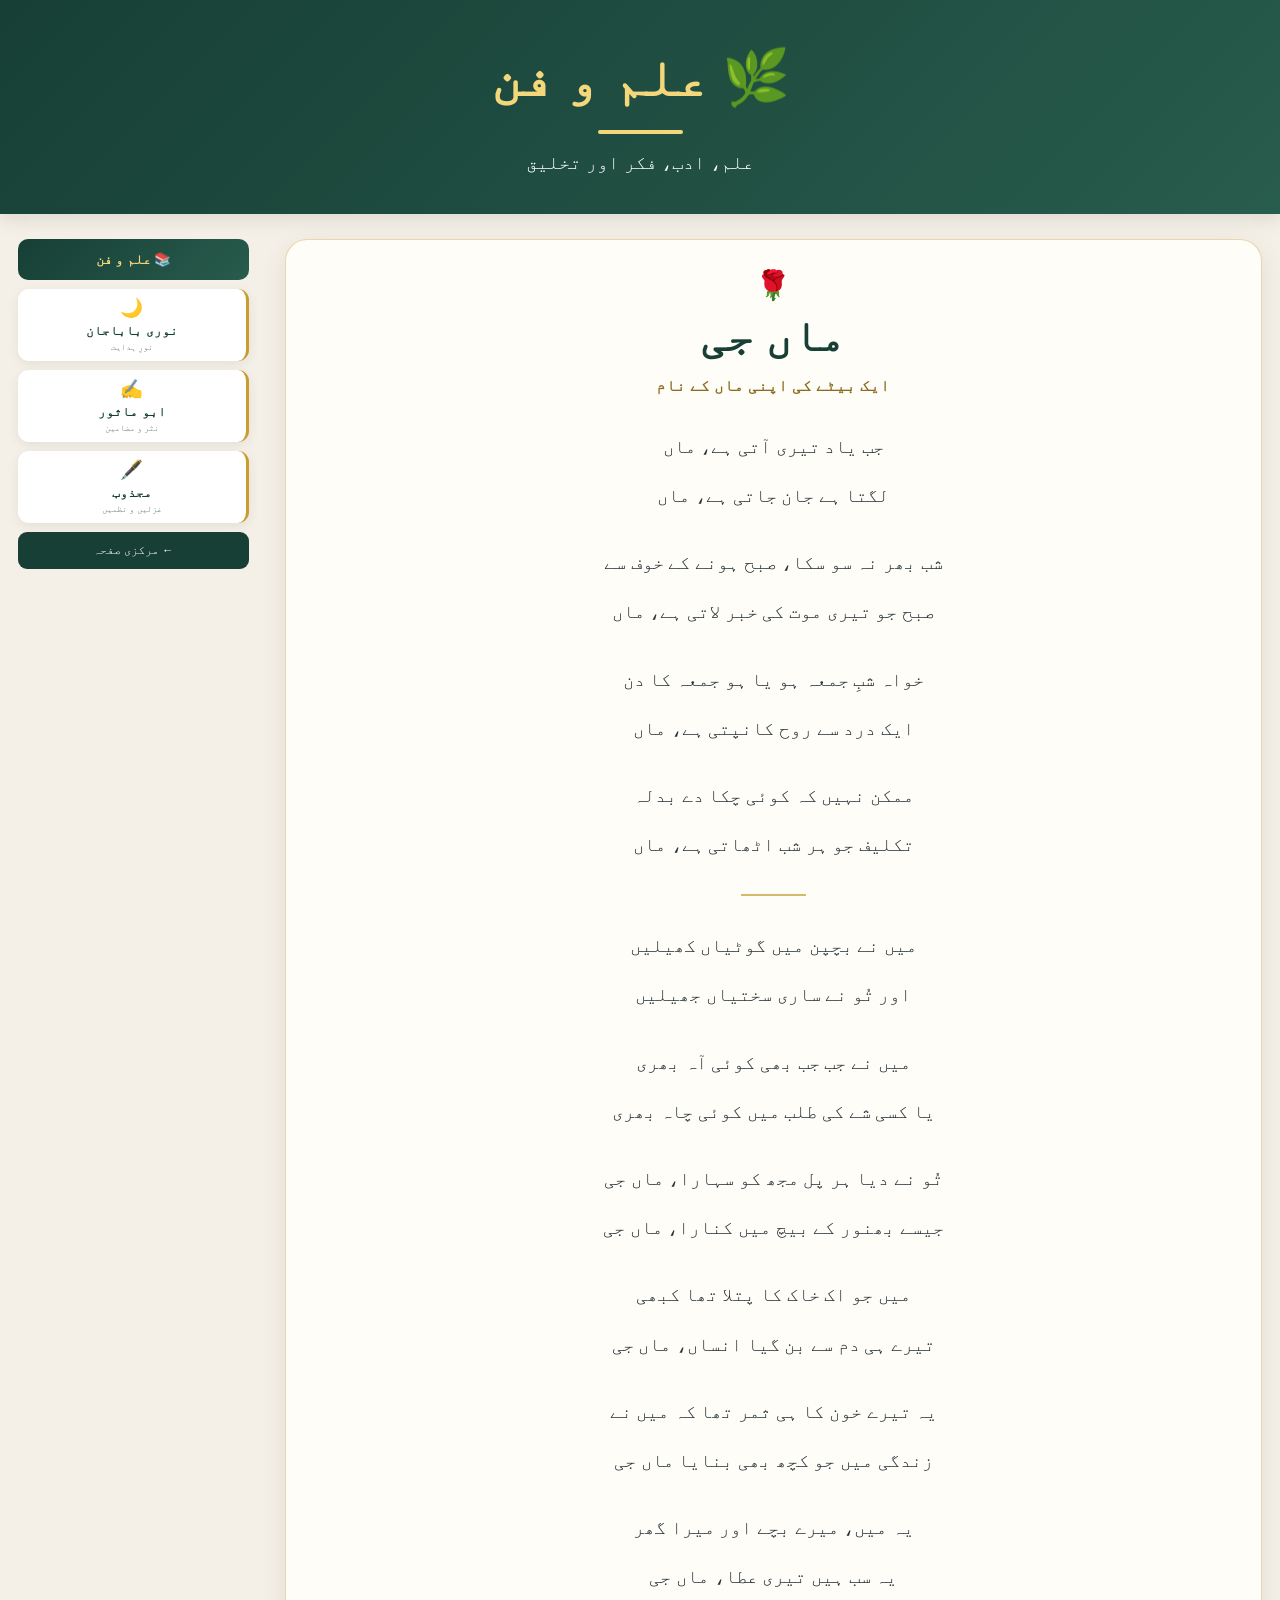
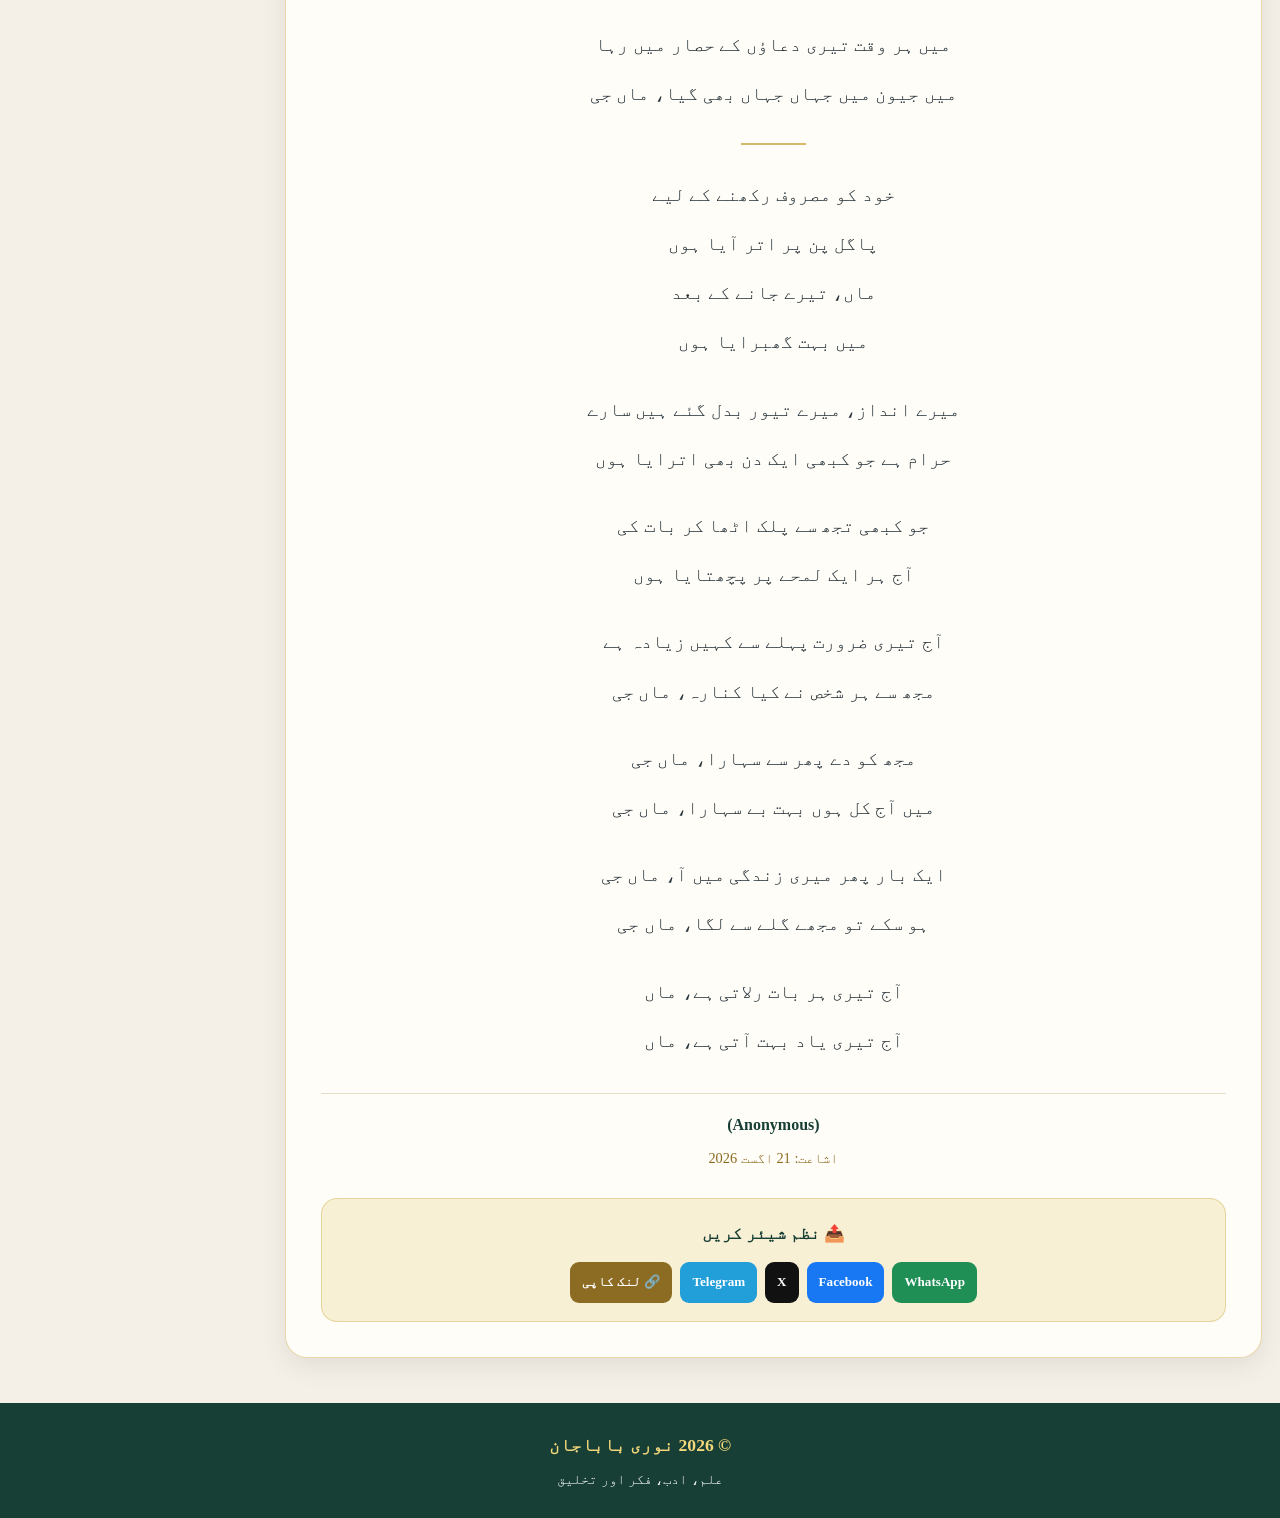
==== commit 9e3736df: "Refactor CSS for layout and style adjustments Updated styles and layout for improved responsiveness " ====
--- a/ilm-o-fun/index.html
+++ b/ilm-o-fun/index.html
@@ -54,7 +54,6 @@
         );
 
     color: white;
-
     text-align: center;
 
     padding: 38px 20px 32px;
@@ -69,18 +68,18 @@
     color: #f4d77b;
 
     font-size:
-        clamp(2.1rem, 6vw, 3.4rem);
+        clamp(2rem, 6vw, 3.4rem);
 
     line-height: 1.5;
 }
 
 header p {
-    margin: 4px 0 0;
+    margin: 5px 0 0;
 
     color: white;
 
     font-size:
-        clamp(1rem, 2.5vw, 1.2rem);
+        clamp(.95rem, 2.5vw, 1.2rem);
 }
 
 .gold-line {
@@ -96,16 +95,14 @@
 
 
 /* =========================
-   مرکزی layout
-   بائیں 80% — نظم
-   دائیں 20% — tabs
+   MAIN 20 / 80 LAYOUT
 ========================= */
 
 .main-layout {
 
     width: 100%;
 
-    max-width: 1400px;
+    max-width: 1450px;
 
     margin: 25px auto 45px;
 
@@ -113,11 +110,16 @@
 
     display: grid;
 
+    /*
+       بائیں 80%
+       دائیں 20%
+    */
+
     grid-template-columns:
-        minmax(0, 4fr)
-        minmax(150px, 1fr);
-
-    gap: 18px;
+        80%
+        20%;
+
+    gap: 0;
 
     align-items: start;
 }
@@ -127,168 +129,282 @@
    نظم — 80%
 ========================= */
 
+.poem-column {
+
+    width: 100%;
+
+    padding-left: 18px;
+}
+
+
+/* =========================
+   نظم کا اصل باکس
+========================= */
+
 .poem-area {
 
     width: 100%;
 
     background: #fffdf8;
+
+    border:
+        1px solid
+        rgba(199,157,50,.40);
+
+    border-radius: 22px;
+
+    padding:
+        28px 35px 35px;
+
+    box-shadow:
+        0 8px 28px
+        rgba(0,0,0,.08);
+}
+
+
+/* =========================
+   عنوان
+========================= */
+
+.poem-header {
+
+    text-align: center;
+
+    margin-bottom: 20px;
+}
+
+.poem-symbol {
+
+    font-size: 1.8rem;
+
+    line-height: 1.2;
+}
+
+.poem-header h2 {
+
+    margin: 0;
+
+    color: #173f35;
+
+    font-size:
+        clamp(1.9rem, 4vw, 2.8rem);
+
+    line-height: 1.5;
+}
+
+.poem-header p {
+
+    margin: 0;
+
+    color: #8c6b22;
+
+    font-size: 1rem;
+
+    font-weight: bold;
+}
+
+
+/* =========================
+   نظم — READ ONLY
+========================= */
+
+.poem {
+
+    max-width: 900px;
+
+    margin: auto;
+
+    text-align: center;
+
+    font-size:
+        clamp(.95rem, 1.8vw, 1.16rem);
+
+    line-height: 2.65;
+
+    /*
+       صرف متن ہے۔
+       کوئی input یا contenteditable نہیں۔
+    */
+
+    user-select: text;
+}
+
+.poem p {
+    margin:
+        0 0 18px;
+}
+
+
+/* =========================
+   Separator
+========================= */
+
+.separator {
+
+    width: 65px;
+
+    height: 2px;
+
+    margin:
+        25px auto;
+
+    background: #c79d32;
+
+    opacity: .7;
+}
+
+
+/* =========================
+   کریڈٹ
+========================= */
+
+.poem-credit {
+
+    margin-top: 28px;
+
+    padding-top: 15px;
+
+    border-top:
+        1px solid #e5dcc9;
+
+    text-align: center;
+}
+
+.poem-credit strong {
+
+    color: #173f35;
+
+    font-size: 1rem;
+}
+
+.poem-date {
+
+    margin-top: 3px;
+
+    color: #8c6b22;
+
+    font-size: .9rem;
+}
+
+
+/* =========================
+   SHARE SECTION
+========================= */
+
+.share-box {
+
+    margin-top: 25px;
+
+    padding:
+        18px 15px;
+
+    background: #f8f0d4;
+
+    border-radius: 16px;
 
     border:
         1px solid
         rgba(199,157,50,.35);
 
-    border-radius: 22px;
-
-    padding: 28px 32px 35px;
-
-    box-shadow:
-        0 8px 28px
-        rgba(0,0,0,.08);
-}
-
-
-/* =========================
-   نظم کا عنوان
-========================= */
-
-.poem-header {
-
     text-align: center;
-
-    margin-bottom: 20px;
-}
-
-.poem-symbol {
-    font-size: 1.8rem;
-    line-height: 1.2;
-}
-
-.poem-header h2 {
-
-    margin: 0;
+}
+
+.share-title {
+
+    margin: 0 0 12px;
 
     color: #173f35;
 
-    font-size:
-        clamp(2rem, 5vw, 2.8rem);
-
-    line-height: 1.5;
-}
-
-.poem-header p {
-
-    margin: 0;
-
-    color: #8c6b22;
-
-    font-size: 1rem;
+    font-size: 1.05rem;
 
     font-weight: bold;
 }
 
-
-/* =========================
-   نظم
-========================= */
-
-.poem {
-
-    max-width: 850px;
-
-    margin: auto;
-
-    text-align: center;
-
-    font-size:
-        clamp(1rem, 2vw, 1.18rem);
-
-    line-height: 2.65;
-}
-
-.poem p {
-    margin:
-        0 0 18px;
-}
-
-
-/* =========================
-   خوبصورت separator
-========================= */
-
-.separator {
-
-    width: 65px;
-
-    height: 2px;
-
-    margin:
-        25px auto;
-
-    background: #c79d32;
-
-    opacity: .7;
-}
-
-
-/* =========================
-   اختتام / کریڈٹ
-========================= */
-
-.poem-credit {
-
-    margin-top: 28px;
-
-    padding-top: 15px;
-
-    border-top:
-        1px solid #e5dcc9;
-
-    text-align: center;
-}
-
-.poem-credit strong {
-
-    color: #173f35;
-
-    font-size: 1rem;
-}
-
-.poem-date {
-
-    margin-top: 3px;
-
-    color: #8c6b22;
-
-    font-size: .9rem;
-}
-
-
-/* =========================
-   دائیں tabs — 20%
-========================= */
+.share-buttons {
+
+    display: flex;
+
+    flex-wrap: wrap;
+
+    justify-content: center;
+
+    gap: 8px;
+}
+
+.share-button {
+
+    display: inline-block;
+
+    padding:
+        7px 12px;
+
+    border: none;
+
+    border-radius: 9px;
+
+    text-decoration: none;
+
+    cursor: pointer;
+
+    font-family: inherit;
+
+    font-size: .82rem;
+
+    font-weight: bold;
+
+    color: white;
+}
+
+.share-whatsapp {
+    background: #1f8f55;
+}
+
+.share-facebook {
+    background: #1877f2;
+}
+
+.share-x {
+    background: #111111;
+}
+
+.share-telegram {
+    background: #229ed9;
+}
+
+.share-copy {
+    background: #8c6b22;
+}
+
+
+/* =========================
+   دائیں طرف 20% TABS
+========================= */
+
+.tabs-column {
+
+    width: 100%;
+
+    padding-right: 18px;
+
+    position: sticky;
+
+    top: 15px;
+}
 
 .tabs {
 
     width: 100%;
 
-    max-width: 210px;
-
-    justify-self: end;
-
     display: flex;
 
     flex-direction: column;
 
     gap: 9px;
-
-    position: sticky;
-
-    top: 15px;
-}
-
-
-/* =========================
-   tabs heading
+}
+
+
+/* =========================
+   Tabs heading
 ========================= */
 
 .tabs-title {
@@ -302,20 +418,21 @@
 
     color: #f4d77b;
 
-    padding: 7px 5px;
+    padding:
+        7px 4px;
 
     border-radius: 10px;
 
     text-align: center;
 
-    font-size: .88rem;
+    font-size: .85rem;
 
     font-weight: bold;
 }
 
 
 /* =========================
-   compact tabs
+   Individual Tabs
 ========================= */
 
 .tab {
@@ -324,9 +441,10 @@
 
     width: 100%;
 
-    min-height: 70px;
-
-    padding: 7px 6px;
+    min-height: 72px;
+
+    padding:
+        8px 5px;
 
     background: #ffffff;
 
@@ -335,11 +453,11 @@
     text-decoration: none;
 
     text-align: center;
-
-    border-radius: 11px;
 
     border-right:
         3px solid #c79d32;
+
+    border-radius: 11px;
 
     box-shadow:
         0 3px 12px
@@ -360,51 +478,42 @@
         rgba(0,0,0,.11);
 }
 
-
-/* icon */
-
 .tab-icon {
 
     display: block;
 
-    font-size: 1.2rem;
+    font-size: 1.15rem;
 
     line-height: 1.3;
 }
 
-
-/* نام */
-
 .tab-title {
 
     display: block;
 
     color: #173f35;
 
-    font-size: .88rem;
+    font-size: .82rem;
 
     font-weight: bold;
 
     line-height: 1.5;
 }
 
-
-/* وضاحت */
-
 .tab-description {
 
     display: block;
 
     color: #66716d;
 
-    font-size: .58rem;
+    font-size: .55rem;
 
     line-height: 1.4;
 }
 
 
 /* =========================
-   مرکزی صفحہ بٹن
+   مرکزی صفحہ
 ========================= */
 
 .back {
@@ -413,7 +522,7 @@
 
     width: 100%;
 
-    padding: 7px 5px;
+    padding: 7px 4px;
 
     background: #173f35;
 
@@ -425,12 +534,12 @@
 
     border-radius: 9px;
 
-    font-size: .76rem;
-}
-
-
-/* =========================
-   footer
+    font-size: .72rem;
+}
+
+
+/* =========================
+   FOOTER
 ========================= */
 
 footer {
@@ -441,7 +550,7 @@
 
     text-align: center;
 
-    padding: 25px 20px;
+    padding: 25px 15px;
 }
 
 .footer-brand {
@@ -457,12 +566,13 @@
 
     margin: 3px 0 0;
 
-    font-size: .88rem;
-}
-
-
-/* =========================
-   TABLET
+    font-size: .85rem;
+}
+
+
+/* =========================
+   TABLET / MOBILE
+   20 / 80 برقرار رہے گا
 ========================= */
 
 @media (max-width: 900px) {
@@ -470,149 +580,217 @@
     .main-layout {
 
         grid-template-columns:
-            minmax(0, 3.5fr)
-            minmax(130px, 1fr);
-
-        gap: 12px;
-
-        padding: 0 12px;
-    }
-
-    .tabs {
-        max-width: 165px;
+            80%
+            20%;
+
+        padding:
+            0 8px;
+    }
+
+    .poem-column {
+
+        padding-left: 10px;
+    }
+
+    .tabs-column {
+
+        padding-right: 10px;
+    }
+
+    .poem-area {
+
+        padding:
+            24px 20px 30px;
     }
 
     .tab {
+
         min-height: 65px;
-        padding: 6px 4px;
+
+        padding:
+            6px 3px;
     }
 
     .tab-icon {
-        font-size: 1.05rem;
+
+        font-size: 1rem;
     }
 
     .tab-title {
+
+        font-size: .72rem;
+    }
+
+    .tab-description {
+
+        font-size: .48rem;
+    }
+}
+
+
+/* =========================
+   چھوٹی موبائل اسکرین
+   Tabs پھر بھی دائیں 20%
+========================= */
+
+@media (max-width: 600px) {
+
+    .main-layout {
+
+        display: grid;
+
+        grid-template-columns:
+            80%
+            20%;
+
+        padding:
+            0 5px;
+
+        margin-top: 15px;
+    }
+
+    .poem-column {
+
+        padding-left: 6px;
+    }
+
+    .tabs-column {
+
+        padding-right: 6px;
+    }
+
+    .poem-area {
+
+        padding:
+            20px 9px 25px;
+
+        border-radius: 15px;
+    }
+
+    .poem {
+
+        font-size: .86rem;
+
+        line-height: 2.35;
+    }
+
+    .poem-header h2 {
+
+        font-size: 1.65rem;
+    }
+
+    .poem-header p {
+
         font-size: .78rem;
     }
 
+    .tab {
+
+        min-height: 58px;
+
+        border-right:
+            2px solid #c79d32;
+
+        border-radius: 8px;
+    }
+
+    .tab-icon {
+
+        font-size: .85rem;
+    }
+
+    .tab-title {
+
+        font-size: .62rem;
+
+        line-height: 1.35;
+    }
+
     .tab-description {
-        font-size: .5rem;
-    }
-}
-
-
-/* =========================
-   MOBILE
-========================= */
-
-@media (max-width: 700px) {
+
+        display: none;
+    }
+
+    .tabs-title {
+
+        font-size: .62rem;
+
+        padding: 5px 2px;
+    }
+
+    .back {
+
+        font-size: .55rem;
+
+        padding:
+            5px 2px;
+    }
+
+    .share-buttons {
+
+        gap: 5px;
+    }
+
+    .share-button {
+
+        font-size: .65rem;
+
+        padding:
+            6px 7px;
+    }
+}
+
+
+/* =========================
+   انتہائی چھوٹی اسکرین
+   20 / 80 پھر بھی برقرار
+========================= */
+
+@media (max-width: 380px) {
 
     .main-layout {
 
-        display: flex;
-
-        flex-direction: column;
-
-        gap: 14px;
-
-        margin-top: 18px;
-
-        padding: 0 12px;
-    }
-
-
-    /* tabs اوپر */
-
-    .tabs {
-
-        order: 1;
-
-        position: static;
-
-        width: 100%;
-
-        max-width: none;
-
-        display: grid;
-
         grid-template-columns:
-            repeat(3, 1fr);
-
-        gap: 7px;
-    }
-
+            80%
+            20%;
+    }
+
+    .poem {
+
+        font-size: .79rem;
+
+        line-height: 2.2;
+    }
+
+    .poem-area {
+
+        padding:
+            17px 7px 22px;
+    }
+
+    .tab {
+
+        min-height: 52px;
+    }
+
+    .tab-icon {
+
+        font-size: .75rem;
+    }
+
+    .tab-title {
+
+        font-size: .55rem;
+    }
 
     .tabs-title {
 
-        grid-column:
-            1 / -1;
-    }
-
-
-    .tab {
-
-        min-height: 65px;
-
-        border-right: none;
-
-        border-top:
-            3px solid #c79d32;
-    }
-
-
-    .tab-description {
-        display: none;
-    }
-
-
-    /* نظم نیچے */
-
-    .poem-area {
-
-        order: 2;
-
-        padding:
-            24px 14px 30px;
-
-        border-radius: 18px;
-    }
-
-
-    .poem {
-
-        font-size: .98rem;
-
-        line-height: 2.4;
-    }
-}
-
-
-/* =========================
-   بہت چھوٹی موبائل اسکرین
-========================= */
-
-@media (max-width: 430px) {
-
-    .tabs {
-
-        grid-template-columns: 1fr;
-    }
-
-    .tab-description {
-        display: block;
-    }
-
-    .poem-area {
-
-        padding:
-            20px 10px 28px;
-    }
-
-    .poem {
-
-        font-size: .94rem;
-
-        line-height: 2.3;
+        font-size: .52rem;
+    }
+
+    .back {
+
+        font-size: .48rem;
     }
 }
 
@@ -645,256 +823,342 @@
 
 
 <!-- =========================
-     MAIN LAYOUT
+     MAIN 80 / 20
 ========================= -->
 
 <main class="main-layout">
 
 
     <!-- =====================
-         بائیں — 80%
+         بائیں 80%
     ====================== -->
 
-    <article class="poem-area">
-
-
-        <div class="poem-header">
-
-            <div class="poem-symbol">
-                🌹
+    <section class="poem-column">
+
+        <article class="poem-area">
+
+
+            <div class="poem-header">
+
+                <div class="poem-symbol">
+                    🌹
+                </div>
+
+                <h2>
+                    ماں جی
+                </h2>
+
+                <p>
+                    ایک بیٹے کی اپنی ماں کے نام
+                </p>
+
             </div>
 
-            <h2>
-                ماں جی
-            </h2>
-
-            <p>
-                ایک بیٹے کی اپنی ماں کے نام
-            </p>
-
-        </div>
-
-
-
-        <div class="poem">
-
-
-            <p>
-                جب یاد تیری آتی ہے، ماں<br>
-                لگتا ہے جان جاتی ہے، ماں
-            </p>
-
-
-            <p>
-                شب بھر نہ سو سکا، صبح ہونے کے خوف سے<br>
-                صبح جو تیری موت کی خبر لاتی ہے، ماں
-            </p>
-
-
-            <p>
-                خواہ شبِ جمعہ ہو یا ہو جمعہ کا دن<br>
-                ایک درد سے روح کانپتی ہے، ماں
-            </p>
-
-
-            <p>
-                ممکن نہیں کہ کوئی چکا دے بدلہ<br>
-                تکلیف جو ہر شب اٹھاتی ہے، ماں
-            </p>
-
-
-            <div class="separator"></div>
-
-
-            <p>
-                میں نے بچپن میں گوٹیاں کھیلیں<br>
-                اور تُو نے ساری سختیاں جھیلیں
-            </p>
-
-
-            <p>
-                میں نے جب جب بھی کوئی آہ بھری<br>
-                یا کسی شے کی طلب میں کوئی چاہ بھری
-            </p>
-
-
-            <p>
-                تُو نے دیا ہر پل مجھ کو سہارا، ماں جی<br>
-                جیسے بھنور کے بیچ میں کنارا، ماں جی
-            </p>
-
-
-            <p>
-                میں جو اک خاک کا پتلا تھا کبھی<br>
-                تیرے ہی دم سے بن گیا انساں، ماں جی
-            </p>
-
-
-            <p>
-                یہ تیرے خون کا ہی ثمر تھا کہ میں نے<br>
-                زندگی میں جو کیا کیا، کیا، ماں جی
-            </p>
-
-
-            <p>
-                یہ میں، میرے بچے اور میرا گھر<br>
-                یہ سب ہیں تیری عطا، ماں جی
-            </p>
-
-
-            <p>
-                میں ہر وقت تیری دعاؤں کے حصار میں رہا<br>
-                میں جیون میں جہاں جہاں بھی گیا، ماں جی
-            </p>
-
-
-            <div class="separator"></div>
-
-
-            <p>
-                خود کو مصروف رکھنے کے لیے<br>
-                پاگل پن پر اتر آیا ہوں<br>
-                ماں، تیرے جانے کے بعد<br>
-                میں بہت گھبرایا ہوں
-            </p>
-
-
-            <p>
-                میرے انداز، میرے تیور بدل گئے ہیں سارے<br>
-                حرام ہے جو کبھی ایک دن بھی اترایا ہوں
-            </p>
-
-
-            <p>
-                جو کبھی تجھ سے پلک اٹھا کر بات کی<br>
-                آج ہر ایک لمحے پر پچھتایا ہوں
-            </p>
-
-
-            <p>
-                آج تیری ضرورت پہلے سے کہیں زیادہ ہے<br>
-                مجھ سے ہر شخص نے کیا کنارہ، ماں جی
-            </p>
-
-
-            <p>
-                مجھ کو دے پھر سے سہارا، ماں جی<br>
-                میں آج کل ہوں بہت بے سہارا، ماں جی
-            </p>
-
-
-            <p>
-                ایک بار پھر میری زندگی میں آ، ماں جی<br>
-                ہو سکے تو مجھے گلے سے لگا، ماں جی
-            </p>
-
-
-            <p>
-                آج تیری ہر بات رلاتی ہے، ماں<br>
-                آج تیری یاد بہت آتی ہے، ماں
-            </p>
-
-
-        </div>
-
-
-
-        <div class="poem-credit">
-
-            <strong>
-                (Anonymous)
-            </strong>
-
-            <div class="poem-date">
-                اشاعت: 21 اگست 2026
+
+
+            <!--
+                نظم Read Only ہے۔
+                یہاں کوئی editable field نہیں۔
+            -->
+
+            <div class="poem">
+
+
+                <p>
+                    جب یاد تیری آتی ہے، ماں<br>
+                    لگتا ہے جان جاتی ہے، ماں
+                </p>
+
+
+                <p>
+                    شب بھر نہ سو سکا، صبح ہونے کے خوف سے<br>
+                    صبح جو تیری موت کی خبر لاتی ہے، ماں
+                </p>
+
+
+                <p>
+                    خواہ شبِ جمعہ ہو یا ہو جمعہ کا دن<br>
+                    ایک درد سے روح کانپتی ہے، ماں
+                </p>
+
+
+                <p>
+                    ممکن نہیں کہ کوئی چکا دے بدلہ<br>
+                    تکلیف جو ہر شب اٹھاتی ہے، ماں
+                </p>
+
+
+                <div class="separator"></div>
+
+
+                <p>
+                    میں نے بچپن میں گوٹیاں کھیلیں<br>
+                    اور تُو نے ساری سختیاں جھیلیں
+                </p>
+
+
+                <p>
+                    میں نے جب جب بھی کوئی آہ بھری<br>
+                    یا کسی شے کی طلب میں کوئی چاہ بھری
+                </p>
+
+
+                <p>
+                    تُو نے دیا ہر پل مجھ کو سہارا، ماں جی<br>
+                    جیسے بھنور کے بیچ میں کنارا، ماں جی
+                </p>
+
+
+                <p>
+                    میں جو اک خاک کا پتلا تھا کبھی<br>
+                    تیرے ہی دم سے بن گیا انساں، ماں جی
+                </p>
+
+
+                <p>
+                    یہ تیرے خون کا ہی ثمر تھا کہ میں نے<br>
+                    زندگی میں جو کچھ بھی بنایا ماں جی
+                </p>
+
+
+                <p>
+                    یہ میں، میرے بچے اور میرا گھر<br>
+                    یہ سب ہیں تیری عطا، ماں جی
+                </p>
+
+
+                <p>
+                    میں ہر وقت تیری دعاؤں کے حصار میں رہا<br>
+                    میں جیون میں جہاں جہاں بھی گیا، ماں جی
+                </p>
+
+
+                <div class="separator"></div>
+
+
+                <p>
+                    خود کو مصروف رکھنے کے لیے<br>
+                    پاگل پن پر اتر آیا ہوں<br>
+                    ماں، تیرے جانے کے بعد<br>
+                    میں بہت گھبرایا ہوں
+                </p>
+
+
+                <p>
+                    میرے انداز، میرے تیور بدل گئے ہیں سارے<br>
+                    حرام ہے جو کبھی ایک دن بھی اترایا ہوں
+                </p>
+
+
+                <p>
+                    جو کبھی تجھ سے پلک اٹھا کر بات کی<br>
+                    آج ہر ایک لمحے پر پچھتایا ہوں
+                </p>
+
+
+                <p>
+                    آج تیری ضرورت پہلے سے کہیں زیادہ ہے<br>
+                    مجھ سے ہر شخص نے کیا کنارہ، ماں جی
+                </p>
+
+
+                <p>
+                    مجھ کو دے پھر سے سہارا، ماں جی<br>
+                    میں آج کل ہوں بہت بے سہارا، ماں جی
+                </p>
+
+
+                <p>
+                    ایک بار پھر میری زندگی میں آ، ماں جی<br>
+                    ہو سکے تو مجھے گلے سے لگا، ماں جی
+                </p>
+
+
+                <p>
+                    آج تیری ہر بات رلاتی ہے، ماں<br>
+                    آج تیری یاد بہت آتی ہے، ماں
+                </p>
+
+
             </div>
 
-        </div>
-
-
-    </article>
+
+
+            <!-- =====================
+                 CREDIT
+            ====================== -->
+
+            <div class="poem-credit">
+
+                <strong>
+                    (Anonymous)
+                </strong>
+
+                <div class="poem-date">
+                    اشاعت: 21 اگست 2026
+                </div>
+
+            </div>
+
+
+
+            <!-- =====================
+                 SHARE
+            ====================== -->
+
+            <div class="share-box">
+
+                <div class="share-title">
+                    📤 نظم شیئر کریں
+                </div>
+
+
+                <div class="share-buttons">
+
+
+                    <a
+                        class="share-button share-whatsapp"
+                        href="https://wa.me/?text=%D9%85%D8%A7%DA%BA%20%D8%AC%DB%8C%20%DB%94%20%D8%A7%DB%8C%DA%A9%20%D8%A8%DB%8C%D9%B9%DB%92%20%DA%A9%DB%8C%20%D8%A7%D9%BE%D9%86%DB%8C%20%D9%85%D8%A7%DA%BA%20%DA%A9%DB%92%20%D9%86%D8%A7%D9%85"
+                        target="_blank"
+                        rel="noopener"
+                    >
+                        WhatsApp
+                    </a>
+
+
+                    <a
+                        class="share-button share-facebook"
+                        href="https://www.facebook.com/sharer/sharer.php?u="
+                        target="_blank"
+                        rel="noopener"
+                    >
+                        Facebook
+                    </a>
+
+
+                    <a
+                        class="share-button share-x"
+                        href="https://twitter.com/intent/tweet?text=%D9%85%D8%A7%DA%BA%20%D8%AC%DB%8C"
+                        target="_blank"
+                        rel="noopener"
+                    >
+                        X
+                    </a>
+
+
+                    <a
+                        class="share-button share-telegram"
+                        href="https://t.me/share/url?url=&text=%D9%85%D8%A7%DA%BA%20%D8%AC%DB%8C"
+                        target="_blank"
+                        rel="noopener"
+                    >
+                        Telegram
+                    </a>
+
+
+                    <button
+                        type="button"
+                        class="share-button share-copy"
+                        onclick="copyPageLink()"
+                    >
+                        🔗 لنک کاپی
+                    </button>
+
+
+                </div>
+
+            </div>
+
+
+        </article>
+
+    </section>
 
 
 
     <!-- =====================
-         دائیں — 20%
+         دائیں 20%
     ====================== -->
 
-    <aside class="tabs">
-
-
-        <div class="tabs-title">
-            📚 علم و فن
-        </div>
-
-
-        <a
-            href="noor-hidayat/"
-            class="tab"
-        >
-
-            <span class="tab-icon">
-                🌙
-            </span>
-
-            <span class="tab-title">
-                نوری باباجان
-            </span>
-
-            <span class="tab-description">
-                نورِ ہدایت
-            </span>
-
-        </a>
-
-
-        <a
-            href="abu-masoor/"
-            class="tab"
-        >
-
-            <span class="tab-icon">
-                ✍️
-            </span>
-
-            <span class="tab-title">
-                ابو ماثور
-            </span>
-
-            <span class="tab-description">
-                نثر اور مضامین
-            </span>
-
-        </a>
-
-
-        <a
-            href="majzoob/"
-            class="tab"
-        >
-
-            <span class="tab-icon">
-                🖋️
-            </span>
-
-            <span class="tab-title">
-                مجذوب
-            </span>
-
-            <span class="tab-description">
-                غزلیں اور نظمیں
-            </span>
-
-        </a>
-
-
-        <a
-            href="../"
-            class="back"
-        >
-            ← مرکزی صفحہ
-        </a>
-
+    <aside class="tabs-column">
+
+        <nav class="tabs">
+
+
+            <div class="tabs-title">
+                📚 علم و فن
+            </div>
+
+
+            <a
+                href="noor-hidayat/"
+                class="tab"
+            >
+
+                <span class="tab-icon">
+                    🌙
+                </span>
+
+                <span class="tab-title">
+                    نوری باباجان
+                </span>
+
+                <span class="tab-description">
+                    نورِ ہدایت
+                </span>
+
+            </a>
+
+
+            <a
+                href="abu-masoor/"
+                class="tab"
+            >
+
+                <span class="tab-icon">
+                    ✍️
+                </span>
+
+                <span class="tab-title">
+                    ابو ماثور
+                </span>
+
+                <span class="tab-description">
+                    نثر و مضامین
+                </span>
+
+            </a>
+
+
+            <a
+                href="majzoob/"
+                class="tab"
+            >
+
+                <span class="tab-icon">
+                    🖋️
+                </span>
+
+                <span class="tab-title">
+                    مجذوب
+                </span>
+
+                <span class="tab-description">
+                    غزلیں و نظمیں
+                </span>
+
+            </a>
+
+
+            <a
+                href="../"
+                class="back"
+            >
+                ← مرکزی صفحہ
+            </a>
+
+
+        </nav>
 
     </aside>
 
@@ -920,6 +1184,39 @@
 </footer>
 
 
+
+<script>
+
+/* =========================
+   Copy Page Link
+========================= */
+
+function copyPageLink() {
+
+    const pageLink =
+        window.location.href;
+
+    navigator.clipboard.writeText(pageLink)
+        .then(function() {
+
+            alert(
+                "صفحے کا لنک کاپی ہوگیا۔"
+            );
+
+        })
+        .catch(function() {
+
+            alert(
+                "لنک کاپی نہیں ہوسکا۔"
+            );
+
+        });
+
+}
+
+</script>
+
+
 </body>
 
-  </html>
+      </html>
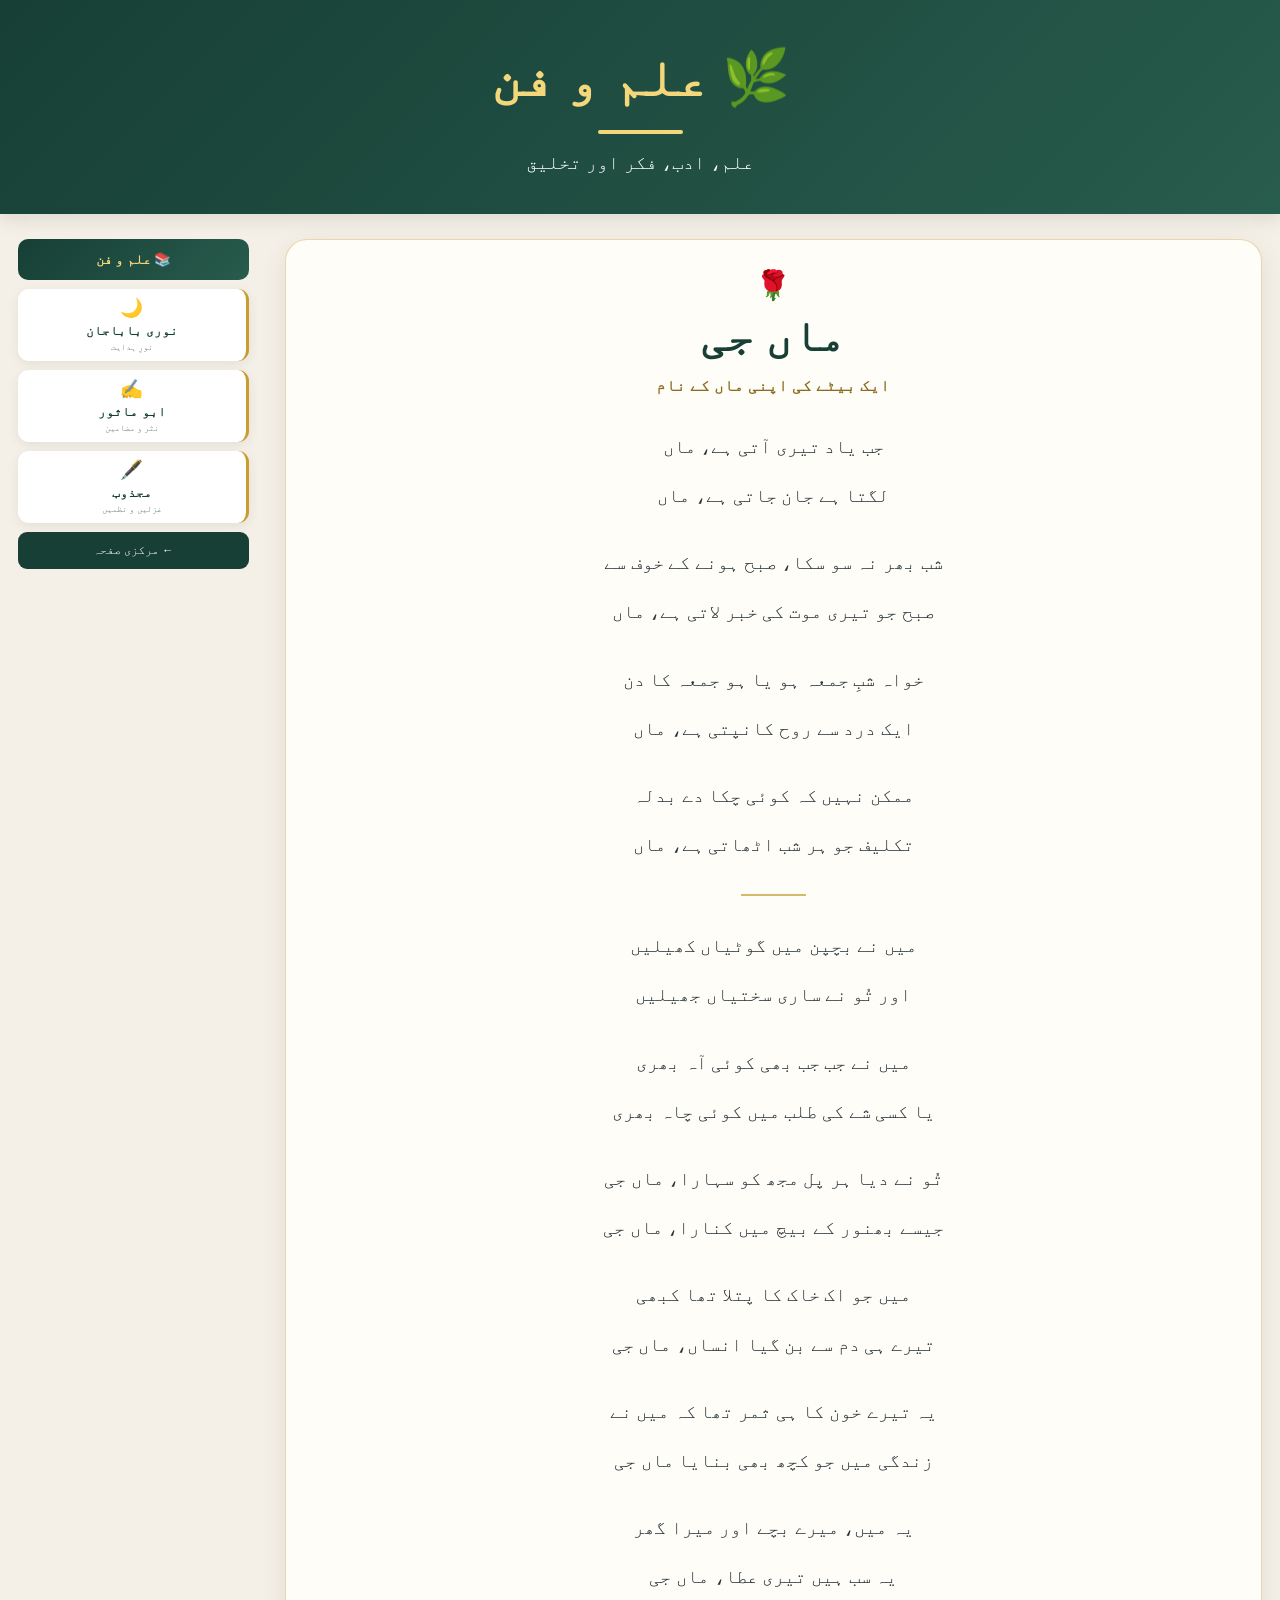
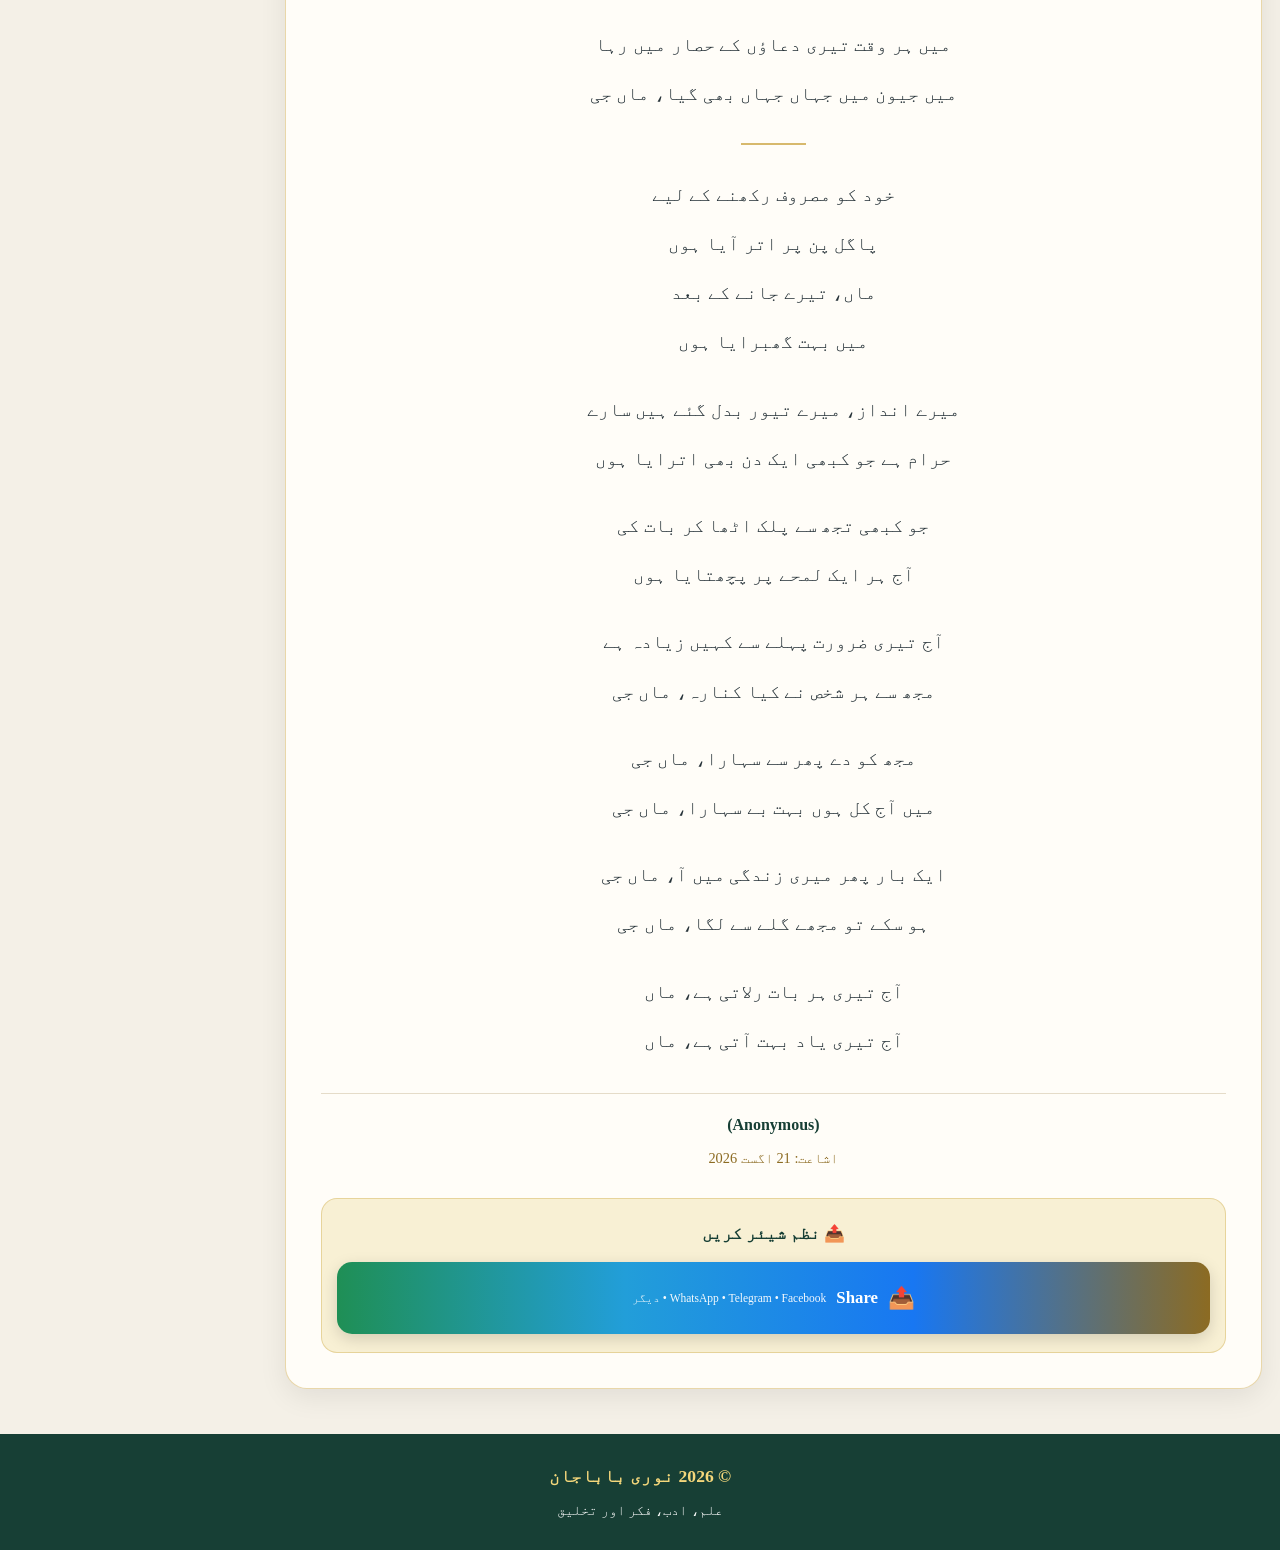
==== commit d4b27e00: "Refactor HTML structure and update styles" ====
--- a/ilm-o-fun/index.html
+++ b/ilm-o-fun/index.html
@@ -221,11 +221,6 @@
 
     line-height: 2.65;
 
-    /*
-       صرف متن ہے۔
-       کوئی input یا contenteditable نہیں۔
-    */
-
     user-select: text;
 }
 
@@ -320,59 +315,86 @@
     font-weight: bold;
 }
 
-.share-buttons {
+
+/* =========================
+   MULTI-COLOR SHARE BUTTON
+========================= */
+
+.multi-share-button {
+
+    width: 100%;
+
+    min-height: 72px;
+
+    padding: 10px 15px;
+
+    border: none;
+
+    border-radius: 15px;
+
+    cursor: pointer;
+
+    color: white;
+
+    font-family: inherit;
+
+    background:
+        linear-gradient(
+            90deg,
+            #1f8f55 0%,
+            #229ed9 33%,
+            #1877f2 66%,
+            #8c6b22 100%
+        );
+
+    box-shadow:
+        0 5px 16px
+        rgba(0,0,0,.15);
 
     display: flex;
 
-    flex-wrap: wrap;
+    align-items: center;
 
     justify-content: center;
 
-    gap: 8px;
-}
-
-.share-button {
-
-    display: inline-block;
-
-    padding:
-        7px 12px;
-
-    border: none;
-
-    border-radius: 9px;
-
-    text-decoration: none;
-
-    cursor: pointer;
-
-    font-family: inherit;
-
-    font-size: .82rem;
-
-    font-weight: bold;
-
-    color: white;
-}
-
-.share-whatsapp {
-    background: #1f8f55;
-}
-
-.share-facebook {
-    background: #1877f2;
-}
-
-.share-x {
-    background: #111111;
-}
-
-.share-telegram {
-    background: #229ed9;
-}
-
-.share-copy {
-    background: #8c6b22;
+    gap: 10px;
+
+    transition:
+        transform .18s ease,
+        box-shadow .18s ease;
+}
+
+.multi-share-button:hover {
+
+    transform:
+        translateY(-2px);
+
+    box-shadow:
+        0 8px 22px
+        rgba(0,0,0,.20);
+}
+
+.multi-share-button:active {
+
+    transform:
+        translateY(0);
+}
+
+.multi-share-button span {
+
+    font-size: 1.35rem;
+}
+
+.multi-share-button strong {
+
+    font-size: 1.05rem;
+}
+
+.multi-share-button small {
+
+    font-size: .72rem;
+
+    opacity: .95;
 }
 
 
@@ -572,7 +594,6 @@
 
 /* =========================
    TABLET / MOBILE
-   20 / 80 برقرار رہے گا
 ========================= */
 
 @media (max-width: 900px) {
@@ -629,8 +650,7 @@
 
 
 /* =========================
-   چھوٹی موبائل اسکرین
-   Tabs پھر بھی دائیں 20%
+   MOBILE
 ========================= */
 
 @media (max-width: 600px) {
@@ -726,24 +746,29 @@
             5px 2px;
     }
 
-    .share-buttons {
-
-        gap: 5px;
-    }
-
-    .share-button {
-
-        font-size: .65rem;
-
-        padding:
-            6px 7px;
+    .multi-share-button {
+
+        min-height: 62px;
+
+        padding: 8px 8px;
+
+        gap: 6px;
+    }
+
+    .multi-share-button strong {
+
+        font-size: .9rem;
+    }
+
+    .multi-share-button small {
+
+        font-size: .58rem;
     }
 }
 
 
 /* =========================
    انتہائی چھوٹی اسکرین
-   20 / 80 پھر بھی برقرار
 ========================= */
 
 @media (max-width: 380px) {
@@ -792,6 +817,30 @@
 
         font-size: .48rem;
     }
+
+    .multi-share-button {
+
+        min-height: 55px;
+
+        padding: 6px 4px;
+
+        gap: 4px;
+    }
+
+    .multi-share-button span {
+
+        font-size: .9rem;
+    }
+
+    .multi-share-button strong {
+
+        font-size: .65rem;
+    }
+
+    .multi-share-button small {
+
+        display: none;
+    }
 }
 
 </style>
@@ -856,10 +905,7 @@
 
 
 
-            <!--
-                نظم Read Only ہے۔
-                یہاں کوئی editable field نہیں۔
-            -->
+            <!-- نظم Read Only -->
 
             <div class="poem">
 
@@ -1003,7 +1049,7 @@
 
 
             <!-- =====================
-                 SHARE
+                 SINGLE SHARE
             ====================== -->
 
             <div class="share-box">
@@ -1013,59 +1059,25 @@
                 </div>
 
 
-                <div class="share-buttons">
-
-
-                    <a
-                        class="share-button share-whatsapp"
-                        href="https://wa.me/?text=%D9%85%D8%A7%DA%BA%20%D8%AC%DB%8C%20%DB%94%20%D8%A7%DB%8C%DA%A9%20%D8%A8%DB%8C%D9%B9%DB%92%20%DA%A9%DB%8C%20%D8%A7%D9%BE%D9%86%DB%8C%20%D9%85%D8%A7%DA%BA%20%DA%A9%DB%92%20%D9%86%D8%A7%D9%85"
-                        target="_blank"
-                        rel="noopener"
-                    >
-                        WhatsApp
-                    </a>
-
-
-                    <a
-                        class="share-button share-facebook"
-                        href="https://www.facebook.com/sharer/sharer.php?u="
-                        target="_blank"
-                        rel="noopener"
-                    >
-                        Facebook
-                    </a>
-
-
-                    <a
-                        class="share-button share-x"
-                        href="https://twitter.com/intent/tweet?text=%D9%85%D8%A7%DA%BA%20%D8%AC%DB%8C"
-                        target="_blank"
-                        rel="noopener"
-                    >
-                        X
-                    </a>
-
-
-                    <a
-                        class="share-button share-telegram"
-                        href="https://t.me/share/url?url=&text=%D9%85%D8%A7%DA%BA%20%D8%AC%DB%8C"
-                        target="_blank"
-                        rel="noopener"
-                    >
-                        Telegram
-                    </a>
-
-
-                    <button
-                        type="button"
-                        class="share-button share-copy"
-                        onclick="copyPageLink()"
-                    >
-                        🔗 لنک کاپی
-                    </button>
-
-
-                </div>
+                <button
+                    type="button"
+                    class="multi-share-button"
+                    onclick="sharePoem()"
+                >
+
+                    <span>
+                        📤
+                    </span>
+
+                    <strong>
+                        Share
+                    </strong>
+
+                    <small>
+                        WhatsApp • Telegram • Facebook • دیگر
+                    </small>
+
+                </button>
 
             </div>
 
@@ -1188,29 +1200,147 @@
 <script>
 
 /* =========================
-   Copy Page Link
-========================= */
-
-function copyPageLink() {
+   UNIVERSAL SHARE
+   Native Share → WhatsApp Fallback
+========================= */
+
+async function sharePoem() {
+
+    const title =
+        document.querySelector(".poem-header h2")
+            .innerText
+            .trim();
+
+    const subtitle =
+        document.querySelector(".poem-header p")
+            .innerText
+            .trim();
+
+    const poem =
+        document.querySelector(".poem")
+            .innerText
+            .trim();
+
+    const credit =
+        document.querySelector(".poem-credit strong")
+            .innerText
+            .trim();
+
+    const date =
+        document.querySelector(".poem-date")
+            .innerText
+            .trim();
 
     const pageLink =
         window.location.href;
 
-    navigator.clipboard.writeText(pageLink)
-        .then(function() {
-
-            alert(
-                "صفحے کا لنک کاپی ہوگیا۔"
-            );
-
-        })
-        .catch(function() {
-
-            alert(
-                "لنک کاپی نہیں ہوسکا۔"
-            );
-
-        });
+
+    /* =========================
+       مکمل Share Text
+    ========================= */
+
+    const shareText =
+
+        "🌹 " +
+        title +
+
+        "\n" +
+
+        subtitle +
+
+        "\n\n" +
+
+        poem +
+
+        "\n\n" +
+
+        credit +
+
+        "\n" +
+
+        date +
+
+        "\n\n" +
+
+        "📚 علم و فن — نوری باباجان";
+
+
+    /* =========================
+       Native Mobile Share
+    ========================= */
+
+    if (navigator.share) {
+
+        try {
+
+            await navigator.share({
+
+                title:
+                    title +
+                    " — " +
+                    subtitle,
+
+                text:
+                    shareText,
+
+                url:
+                    pageLink
+
+            });
+
+            return;
+
+        }
+
+        catch (error) {
+
+            /*
+               اگر صارف Share Sheet بند کردے
+               تو کچھ نہیں ہوگا۔
+            */
+
+            if (
+                error.name ===
+                "AbortError"
+            ) {
+
+                return;
+
+            }
+
+        }
+
+    }
+
+
+    /* =========================
+       WhatsApp Fallback
+    ========================= */
+
+    const whatsappURL =
+
+        "https://wa.me/?text=" +
+
+        encodeURIComponent(
+
+            shareText +
+
+            "\n\n" +
+
+            pageLink
+
+        );
+
+
+    window.open(
+
+        whatsappURL,
+
+        "_blank",
+
+        "noopener,noreferrer"
+
+    );
 
 }
 
@@ -1219,4 +1349,4 @@
 
 </body>
 
-      </html>
+   </html>
